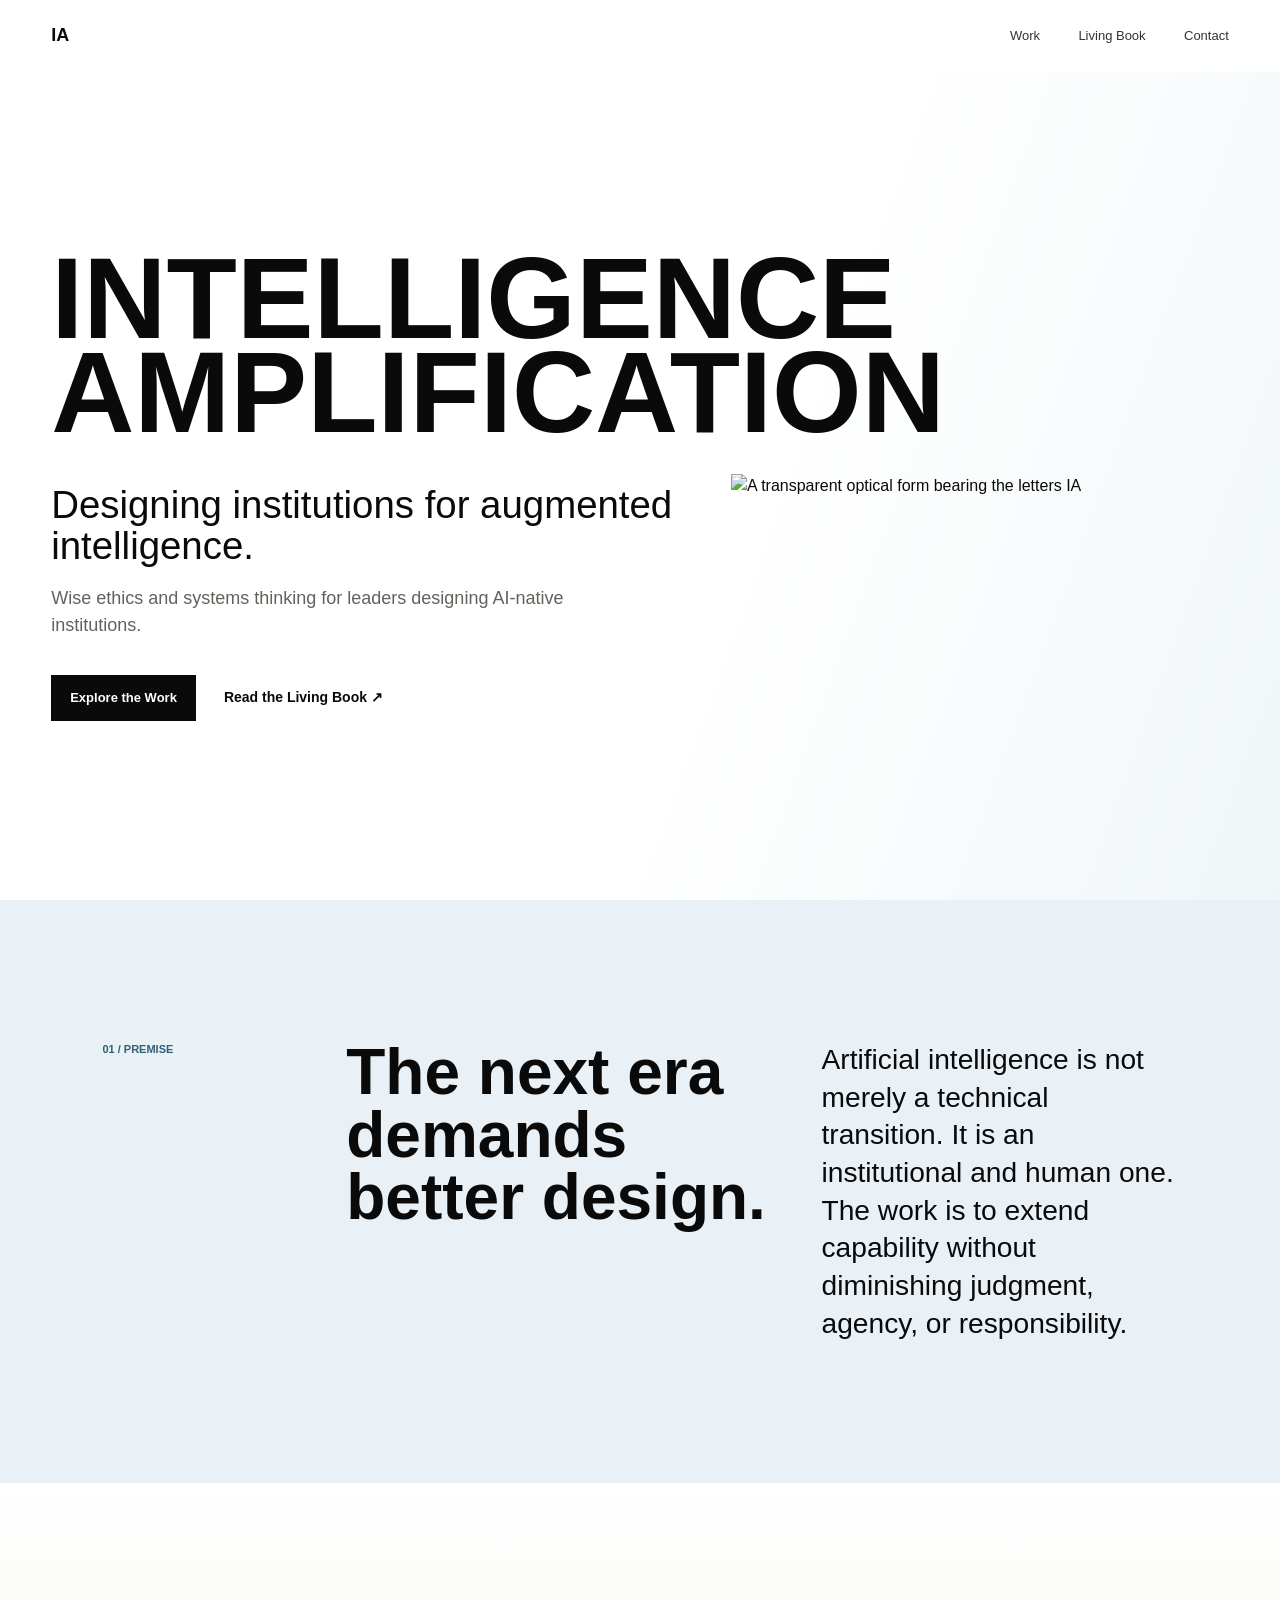
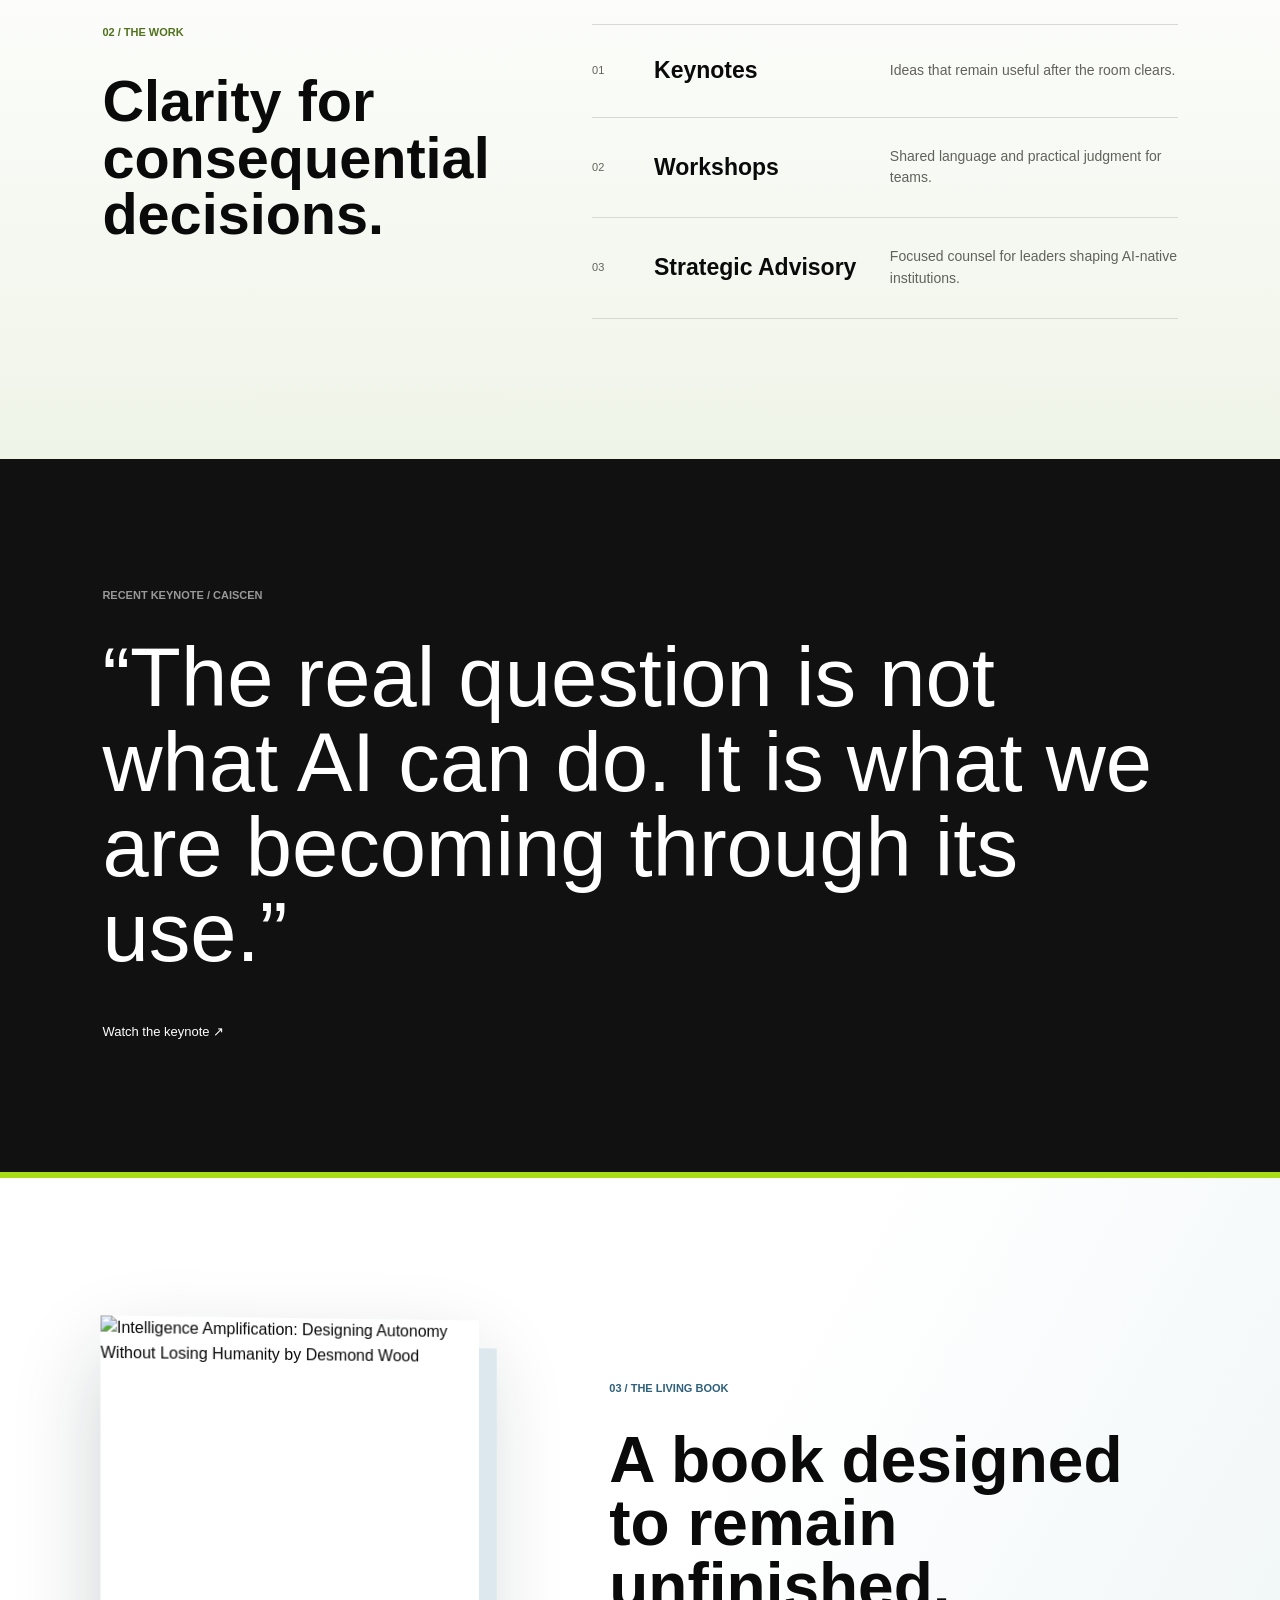
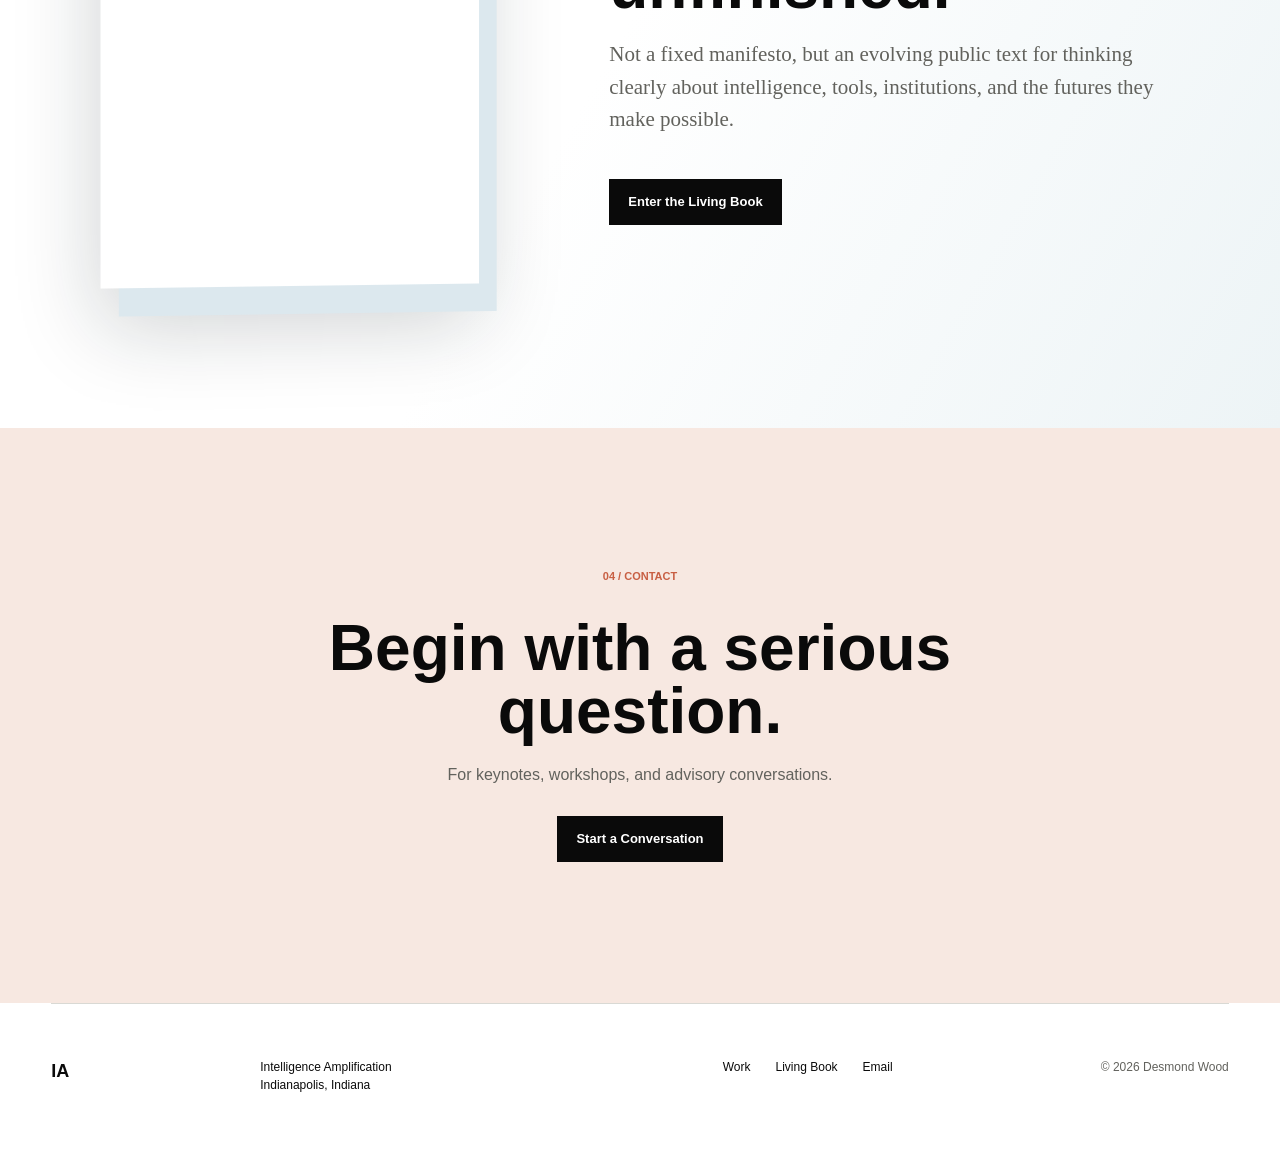
==== index.html @ 8d9ac0be "Follow device light and dark appearance" ====
<!doctype html><html lang="en"><head><meta charset="utf-8"><meta name="viewport" content="width=device-width,initial-scale=1"><meta name="color-scheme" content="light dark"><title>Intelligence Amplification</title><meta name="description" content="Designing institutions for augmented intelligence."><meta property="og:image" content="assets/og-v2.png"><link rel="stylesheet" href="assets/site.css"></head><body>
<header class="site-header"><a class="mark" href="index.html">IA</a><nav><a href="work.html">Work</a><a href="book.html">Living Book</a><a href="#contact">Contact</a></nav></header><main>
<section class="hero"><div class="hero-copy"><h1>Intelligence<br>Amplification</h1><p class="hero-title">Designing institutions for augmented intelligence.</p><p class="hero-note">Wise ethics and systems thinking for leaders designing AI-native institutions.</p><div class="actions"><a class="button dark" href="work.html">Explore the Work</a><a class="text-link" href="book.html">Read the Living Book ↗</a></div></div><div class="hero-object"><img src="assets/hero-lens.png" alt="A transparent optical form bearing the letters IA"></div></section>
<section class="statement band"><p class="section-number">01 / Premise</p><h2>The next era demands<br>better design.</h2><p class="large-copy">Artificial intelligence is not merely a technical transition. It is an institutional and human one. The work is to extend capability without diminishing judgment, agency, or responsibility.</p></section>
<section class="work-preview band"><div class="section-heading"><p class="section-number">02 / The Work</p><h2>Clarity for consequential decisions.</h2></div><div class="offer-list"><a href="work.html#keynotes"><span>01</span><strong>Keynotes</strong><em>Ideas that remain useful after the room clears.</em></a><a href="work.html#workshops"><span>02</span><strong>Workshops</strong><em>Shared language and practical judgment for teams.</em></a><a href="work.html#advisory"><span>03</span><strong>Strategic Advisory</strong><em>Focused counsel for leaders shaping AI-native institutions.</em></a></div></section>
<section class="proof-band"><p class="section-number light">Recent keynote / CAISCEN</p><blockquote>“The real question is not what AI can do. It is what we are becoming through its use.”</blockquote><a href="https://youtu.be/TNfECISmKJQ">Watch the keynote ↗</a></section>
<section class="book-preview band"><img class="book-cover" src="assets/intelligence-amplification-cover.png" alt="Intelligence Amplification: Designing Autonomy Without Losing Humanity by Desmond Wood"><div class="book-copy"><p class="section-number">03 / The Living Book</p><h2>A book designed to remain unfinished.</h2><p>Not a fixed manifesto, but an evolving public text for thinking clearly about intelligence, tools, institutions, and the futures they make possible.</p><a class="button dark" href="book.html">Enter the Living Book</a></div></section>
<section class="contact band" id="contact"><p class="section-number">04 / Contact</p><h2>Begin with a serious question.</h2><p>For keynotes, workshops, and advisory conversations.</p><a class="button dark" href="mailto:desmondwood@me.com?subject=A%20conversation%20about%20Intelligence%20Amplification">Start a Conversation</a></section></main>
<footer><a class="mark" href="index.html">IA</a><p>Intelligence Amplification<br>Indianapolis, Indiana</p><div><a href="work.html">Work</a><a href="book.html">Living Book</a><a href="mailto:desmondwood@me.com">Email</a></div><small>© 2026 Desmond Wood</small></footer></body></html>
---- assets/site.css ----
:root{--ink:#0a0a0a;--paper:#fff;--soft:#f4f4f1;--muted:#62625d;--line:#d9d9d4;--acid:#b8ef21;--sans:-apple-system,BlinkMacSystemFont,"SF Pro Display","Helvetica Neue",Arial,sans-serif;--serif:Iowan Old Style,Baskerville,Georgia,serif}
*{box-sizing:border-box}html{scroll-behavior:smooth}body{margin:0;background:var(--paper);color:var(--ink);font-family:var(--sans);font-size:16px;line-height:1.55}a{color:inherit}.site-header{align-items:center;background:rgba(255,255,255,.88);display:flex;height:72px;justify-content:space-between;padding:0 clamp(20px,4vw,64px);position:sticky;top:0;backdrop-filter:blur(18px);z-index:20}.mark{font-size:18px;font-weight:750;text-decoration:none}.site-header nav{display:flex;gap:clamp(18px,3vw,44px)}.site-header nav a{color:#333;font-size:13px;text-decoration:none}.site-header nav a:hover{color:#000}.hero{align-items:center;display:grid;grid-template-columns:minmax(0,1.35fr) minmax(300px,.65fr);min-height:calc(100vh - 72px);overflow:hidden;padding:clamp(56px,8vw,120px) clamp(20px,4vw,64px) clamp(72px,8vw,120px)}.hero-copy{position:relative;z-index:2}.hero h1,.page-hero h1{font-size:clamp(58px,9vw,138px);font-weight:650;letter-spacing:0;line-height:.82;margin:0;text-transform:uppercase}.hero-title{font-size:clamp(25px,3vw,44px);font-weight:500;line-height:1.08;margin:44px 0 0;max-width:760px}.hero-note{color:var(--muted);font-size:18px;line-height:1.5;margin:18px 0 0;max-width:580px}.actions{align-items:center;display:flex;gap:28px;margin-top:36px}.button{border:1px solid var(--ink);display:inline-flex;font-size:13px;font-weight:650;padding:12px 18px;text-decoration:none;transition:transform .2s,background .2s}.button:hover{transform:translateY(-2px)}.button.dark{background:var(--ink);color:#fff}.text-link{font-size:14px;font-weight:600;text-decoration:none}.text-link span,.proof-band a span{color:#9acb0b}.hero-object{margin-left:-9vw;min-width:500px;pointer-events:none}.hero-object img{display:block;height:auto;width:100%;mix-blend-mode:multiply}.band{padding:clamp(84px,11vw,170px) clamp(20px,8vw,128px)}.section-number{color:var(--muted);font-size:11px;font-weight:650;margin:0 0 32px;text-transform:uppercase}.statement{background:var(--soft);display:grid;gap:48px;grid-template-columns:.55fr 1.2fr 1fr}.statement h2,.section-heading h2,.book-copy h2,.contact h2,.proof-band h2{font-size:clamp(40px,5vw,74px);font-weight:570;line-height:.98;margin:0}.large-copy{font-size:clamp(20px,2.2vw,31px);line-height:1.34;margin:0}.work-preview{display:grid;gap:8vw;grid-template-columns:.65fr 1.35fr}.section-heading h2{font-size:clamp(38px,4.5vw,68px)}.offer-list{border-top:1px solid var(--line)}.offer-list a{align-items:center;border-bottom:1px solid var(--line);display:grid;gap:20px;grid-template-columns:42px .75fr 1fr;padding:28px 0;text-decoration:none;transition:padding .2s}.offer-list a:hover{padding-left:10px}.offer-list span{color:var(--muted);font-size:11px}.offer-list strong{font-size:23px;font-weight:550}.offer-list em{color:var(--muted);font-size:14px;font-style:normal}.proof-band{background:#111;color:#fff;padding:clamp(80px,10vw,150px) clamp(20px,8vw,128px)}.section-number.light{color:#999}.proof-band blockquote{font-size:clamp(42px,6.5vw,96px);font-weight:520;letter-spacing:0;line-height:1.02;margin:0;max-width:1200px}.proof-band>a,.proof-links a{display:inline-block;font-size:13px;margin-top:46px;text-decoration:none}.book-preview{align-items:center;display:grid;gap:10vw;grid-template-columns:.8fr 1.2fr}.book-object{aspect-ratio:4/5;background:#0b0b0b;box-shadow:0 35px 75px rgba(0,0,0,.22);color:white;display:grid;max-width:420px;padding:9%;transform:perspective(1100px) rotateY(7deg) rotateX(2deg)}.book-object>div{align-content:space-between;border:1px solid #444;display:grid;padding:10%}.book-object span{font-size:clamp(64px,9vw,140px);font-weight:700;line-height:.8}.book-object small{font-size:10px;line-height:1.3}.book-copy p:not(.section-number){color:var(--muted);font-family:var(--serif);font-size:21px;max-width:600px}.book-copy .button{margin-top:22px}.contact{text-align:center}.contact h2{margin:auto;max-width:900px}.contact>p:not(.section-number){color:var(--muted);margin:20px auto 28px}.page-hero{padding:clamp(80px,10vw,150px) clamp(20px,8vw,128px)}.page-hero h1{font-size:clamp(55px,8vw,116px)}.page-hero>p:last-child{color:var(--muted);font-size:clamp(20px,2.3vw,32px);margin:48px 0 0;max-width:820px}.offer-detail{padding-top:0}.offer-detail article{align-items:start;border-top:1px solid var(--line);display:grid;gap:30px;grid-template-columns:50px .8fr 1fr .6fr;padding:42px 0;scroll-margin-top:100px}.offer-detail article>span{color:var(--muted);font-size:11px}.offer-detail h2{font-size:32px;font-weight:550;margin:0}.offer-detail p{color:var(--muted);margin:0}.offer-detail a{font-size:13px;text-decoration:none}.case-study h2{max-width:800px}.case-study>p:not(.section-number){color:#aaa;font-size:20px;max-width:700px}.proof-links{display:flex;gap:30px}.book-page{padding:0 clamp(20px,8vw,128px)}.book-hero{align-items:center;display:grid;gap:10vw;grid-template-columns:.65fr 1.35fr;min-height:calc(100vh - 72px);padding:70px 0}.book-hero h1{font-family:var(--serif);font-size:clamp(44px,6vw,88px);font-weight:500;line-height:1;margin:0}.book-hero>div:last-child>p:not(.section-number){color:var(--muted);font-size:19px;max-width:590px}.chapter-index{border-top:1px solid var(--line);display:grid;grid-template-columns:repeat(3,1fr);padding:60px 0}.chapter-index a{border-bottom:1px solid var(--line);display:grid;font-family:var(--serif);font-size:18px;gap:14px;grid-template-columns:28px 1fr;padding:20px 12px;text-decoration:none}.chapter-index span{color:var(--muted);font-family:var(--sans);font-size:10px}.chapters{margin:auto;max-width:880px}.chapters section{border-top:1px solid var(--line);padding:clamp(90px,12vw,170px) 0;scroll-margin-top:90px}.chapters h2{font-family:var(--serif);font-size:clamp(45px,6vw,80px);font-weight:500;line-height:1;margin:0}.chapters p{font-family:var(--serif);font-size:20px;line-height:1.75;max-width:720px}.chapters .chapter-lead{font-size:clamp(24px,3vw,36px);line-height:1.38;margin:44px 0}.chapters .formula{background:var(--acid);font-family:var(--sans);font-size:clamp(25px,4vw,48px);font-weight:650;max-width:none;padding:38px}.reading-progress{height:2px;left:0;position:fixed;right:0;top:0;z-index:40}.reading-progress span{background:var(--acid);display:block;height:100%;transform-origin:left;width:100%}.reader-trigger{align-items:center;background:#111;border:0;bottom:18px;color:#fff;display:flex;font:600 11px var(--sans);gap:18px;left:50%;opacity:0;padding:8px 8px 8px 14px;pointer-events:none;position:fixed;transform:translate(-50%,14px);transition:.2s;z-index:31}.reader-trigger.is-useful{opacity:1;pointer-events:auto;transform:translate(-50%,0)}.reader-trigger-label{max-width:250px;overflow:hidden;text-overflow:ellipsis;white-space:nowrap}.reader-trigger-action{background:var(--acid);color:#111;padding:7px 10px}.reader-scrim{background:#0004;border:0;inset:0;opacity:0;pointer-events:none;position:fixed;z-index:32}.reader-scrim.is-open{opacity:1;pointer-events:auto}.reader-panel{background:#fff;bottom:0;max-width:420px;overflow:auto;padding:26px;position:fixed;right:0;top:0;transform:translateX(102%);transition:.3s;width:calc(100% - 28px);z-index:33}.reader-panel.is-open{transform:none}.reader-panel-head{display:flex;font-size:12px;font-weight:650;justify-content:space-between}.reader-panel button{background:0;border:0}.reader-panel ol{list-style:none;margin:30px 0;padding:0}.reader-panel li a{border-bottom:1px solid var(--line);display:grid;font-family:var(--serif);gap:12px;grid-template-columns:25px 1fr;padding:14px 0;text-decoration:none}.reader-panel li a span{color:var(--muted);font:10px var(--sans)}.reader-panel li.is-active a{font-weight:700}.reader-top-link{font-size:12px}footer{align-items:start;border-top:1px solid var(--line);display:grid;gap:40px;grid-template-columns:.4fr 1fr .8fr auto;margin:0 clamp(20px,4vw,64px);padding:54px 0}footer p,footer a,footer small{font-size:12px;margin:0}footer>div{display:flex;gap:25px}footer>div a{text-decoration:none}footer small{color:var(--muted)}
@media(max-width:760px){.site-header{height:60px}.site-header nav{gap:16px}.site-header nav a{font-size:11px}.hero{display:block;min-height:auto;padding-top:80px}.hero h1{font-size:clamp(46px,14vw,74px)}.hero-title{font-size:27px;margin-top:32px}.hero-object{margin:-20px -45% 0 20%;min-width:450px}.statement,.work-preview,.book-preview,.book-hero{grid-template-columns:1fr}.statement{gap:34px}.offer-list{margin-top:40px}.offer-list a{grid-template-columns:30px 1fr}.offer-list em{grid-column:2}.proof-band blockquote{font-size:40px}.book-object{margin:auto;width:min(80vw,360px)}.offer-detail article{grid-template-columns:30px 1fr}.offer-detail article p,.offer-detail article a{grid-column:2}.chapter-index{grid-template-columns:1fr}.book-hero{padding:80px 0}.book-hero>div:last-child{order:-1}footer{grid-template-columns:1fr 1fr}footer>div{flex-direction:column;gap:6px}.actions{align-items:flex-start;flex-direction:column}.reader-trigger-label{max-width:170px}}
@media(prefers-reduced-motion:reduce){html{scroll-behavior:auto}*{transition:none!important}}
@media(max-width:760px){.hero h1{font-size:clamp(34px,9.2vw,42px)}}

/* Color is used as editorial atmosphere, while typography remains neutral. */
:root{--blue-wash:#e9f1f7;--green-wash:#eff4e8;--coral-wash:#f7e8e1;--signal:#a8dc19;--blue:#2d607b;--coral:#c85f43}
.hero{background:linear-gradient(110deg,#fff 0%,#fff 58%,#f0f6f8 100%)}
.hero-title::selection,.hero-note::selection,h1::selection,h2::selection,p::selection{background:var(--signal);color:var(--ink)}
.statement{background:var(--blue-wash)}
.statement .section-number{color:var(--blue)}
.work-preview{background:linear-gradient(180deg,#fff 0%,var(--green-wash) 100%)}
.work-preview .section-number{color:#53721f}
.offer-list a:hover strong,.offer-list a:focus strong{color:#53721f}
.proof-band{border-bottom:6px solid var(--signal)}
.book-preview{background:#fff}
.book-object{box-shadow:18px 28px 0 var(--blue-wash),0 38px 80px rgba(0,0,0,.18)}
.book-copy .section-number,.book-hero .section-number{color:var(--blue)}
.contact{background:var(--coral-wash)}
.contact .section-number{color:var(--coral)}
.contact .button.dark:hover,.contact .button.dark:focus{background:var(--coral);border-color:var(--coral)}
.page-hero{background:linear-gradient(135deg,#fff 40%,var(--green-wash))}
.book-hero{background:linear-gradient(120deg,#fff 35%,var(--blue-wash));margin:0 clamp(-128px,-8vw,-20px);padding-left:clamp(20px,8vw,128px);padding-right:clamp(20px,8vw,128px)}
.chapter-index a:hover,.chapter-index a:focus{background:var(--blue-wash)}
.chapters section:nth-child(3n+1) .section-number{color:var(--blue)}
.chapters section:nth-child(3n+2) .section-number{color:#53721f}
.chapters section:nth-child(3n) .section-number{color:var(--coral)}
.text-link:hover,.text-link:focus,.proof-band a:hover,.proof-band a:focus{color:var(--blue)}
@media(max-width:760px){.hero{background:linear-gradient(180deg,#fff 0%,#fff 68%,#f0f6f8 100%)}.book-hero{margin-inline:-20px;padding-inline:20px}.book-object{box-shadow:10px 16px 0 var(--blue-wash),0 28px 60px rgba(0,0,0,.16)}}
.book-cover{aspect-ratio:2/3;box-shadow:18px 28px 0 #dce8ee,0 38px 80px rgba(16,28,36,.2);display:block;height:auto;max-width:420px;object-fit:cover;transform:perspective(1100px) rotateY(3deg);width:100%}
.book-preview{background:linear-gradient(120deg,#fff 50%,#edf4f6)}
@media(max-width:760px){.book-cover{margin:auto;max-width:340px;box-shadow:10px 16px 0 #dce8ee,0 28px 60px rgba(16,28,36,.18);transform:none}}
.work-intro,.formats{display:grid;gap:6vw;grid-template-columns:.55fr 1fr 1fr}.work-intro h2,.formats h2{font-size:clamp(38px,4.5vw,68px);font-weight:570;line-height:1;margin:0}.work-intro p,.formats p{color:var(--muted);font-size:18px}.offer-detail>.section-heading{margin-bottom:70px;max-width:850px}.offer-detail>.section-heading>p:last-child{color:var(--muted);max-width:600px}.resource-grid{border-top:1px solid #444;display:grid;grid-template-columns:1fr 1fr;margin-top:55px}.resource-grid a{border-bottom:1px solid #444;display:grid;gap:15px;margin:0;padding:24px 10px;text-decoration:none}.resource-grid span{color:var(--signal);font-size:10px}.formats>div{border-top:1px solid var(--line)}.formats>div p{border-bottom:1px solid var(--line);margin:0;padding:22px 0}.contact-options{display:flex;flex-wrap:wrap;gap:10px;justify-content:center}.direct-email{font-size:13px!important;margin-top:28px!important}.chapters section p:not(.section-number):not(.chapter-lead):not(.formula){max-width:760px}
@media(max-width:760px){.work-intro,.formats{grid-template-columns:1fr}.resource-grid{grid-template-columns:1fr}.contact-options{align-items:center;flex-direction:column}}

@media(prefers-color-scheme:dark){
  :root{
    color-scheme:dark;
    --ink:#f2f3ef;
    --paper:#0d0f10;
    --soft:#171a1b;
    --muted:#a7acab;
    --line:#34393a;
    --acid:#b9ee37;
    --blue-wash:#14242c;
    --green-wash:#18231b;
    --coral-wash:#2b1d1a;
    --signal:#b9ee37;
    --blue:#91c6df;
    --coral:#f09a7d;
  }
  body{background:var(--paper);color:var(--ink)}
  .site-header{background:rgba(13,15,16,.86);border-bottom:1px solid rgba(255,255,255,.05)}
  .site-header nav a{color:#c8ccca}
  .site-header nav a:hover,.site-header nav a:focus{color:#fff}
  .button.dark{background:var(--ink);color:var(--paper)}
  .button:not(.dark):hover,.button:not(.dark):focus{background:rgba(255,255,255,.07)}
  .hero{background:linear-gradient(110deg,#0d0f10 0%,#0d0f10 58%,#142128 100%)}
  .hero-object img{filter:invert(1) hue-rotate(180deg);mix-blend-mode:screen;opacity:.88}
  .statement{background:var(--blue-wash)}
  .work-preview{background:linear-gradient(180deg,var(--paper) 0%,var(--green-wash) 100%)}
  .work-preview .section-number,.offer-list a:hover strong,.offer-list a:focus strong,.chapters section:nth-child(3n+2) .section-number{color:#a9cb76}
  .proof-band{background:#090b0b;color:#f5f5f0}
  .section-number.light{color:#a4a7a5}
  .case-study>p:not(.section-number){color:#b7bbba}
  .book-preview{background:linear-gradient(120deg,var(--paper) 42%,#132028)}
  .book-cover{box-shadow:18px 28px 0 #1b303b,0 38px 80px rgba(0,0,0,.48)}
  .contact{background:var(--coral-wash)}
  .page-hero{background:linear-gradient(135deg,var(--paper) 40%,var(--green-wash))}
  .book-hero{background:linear-gradient(120deg,var(--paper) 35%,var(--blue-wash))}
  .chapter-index a:hover,.chapter-index a:focus{background:var(--blue-wash)}
  .chapters .formula{color:#111}
  .reader-trigger{background:#f1f2ee;color:#111}
  .reader-trigger-action{color:#111}
  .reader-scrim{background:rgba(0,0,0,.62)}
  .reader-panel{background:#121516;color:var(--ink)}
  .resource-grid{border-color:#444}
  .resource-grid a{border-color:#444}
  .hero-title::selection,.hero-note::selection,h1::selection,h2::selection,p::selection{color:#111}
}
@media(prefers-color-scheme:dark) and (max-width:760px){
  .hero{background:linear-gradient(180deg,#0d0f10 0%,#0d0f10 68%,#142128 100%)}
  .book-cover{box-shadow:10px 16px 0 #1b303b,0 28px 60px rgba(0,0,0,.44)}
}
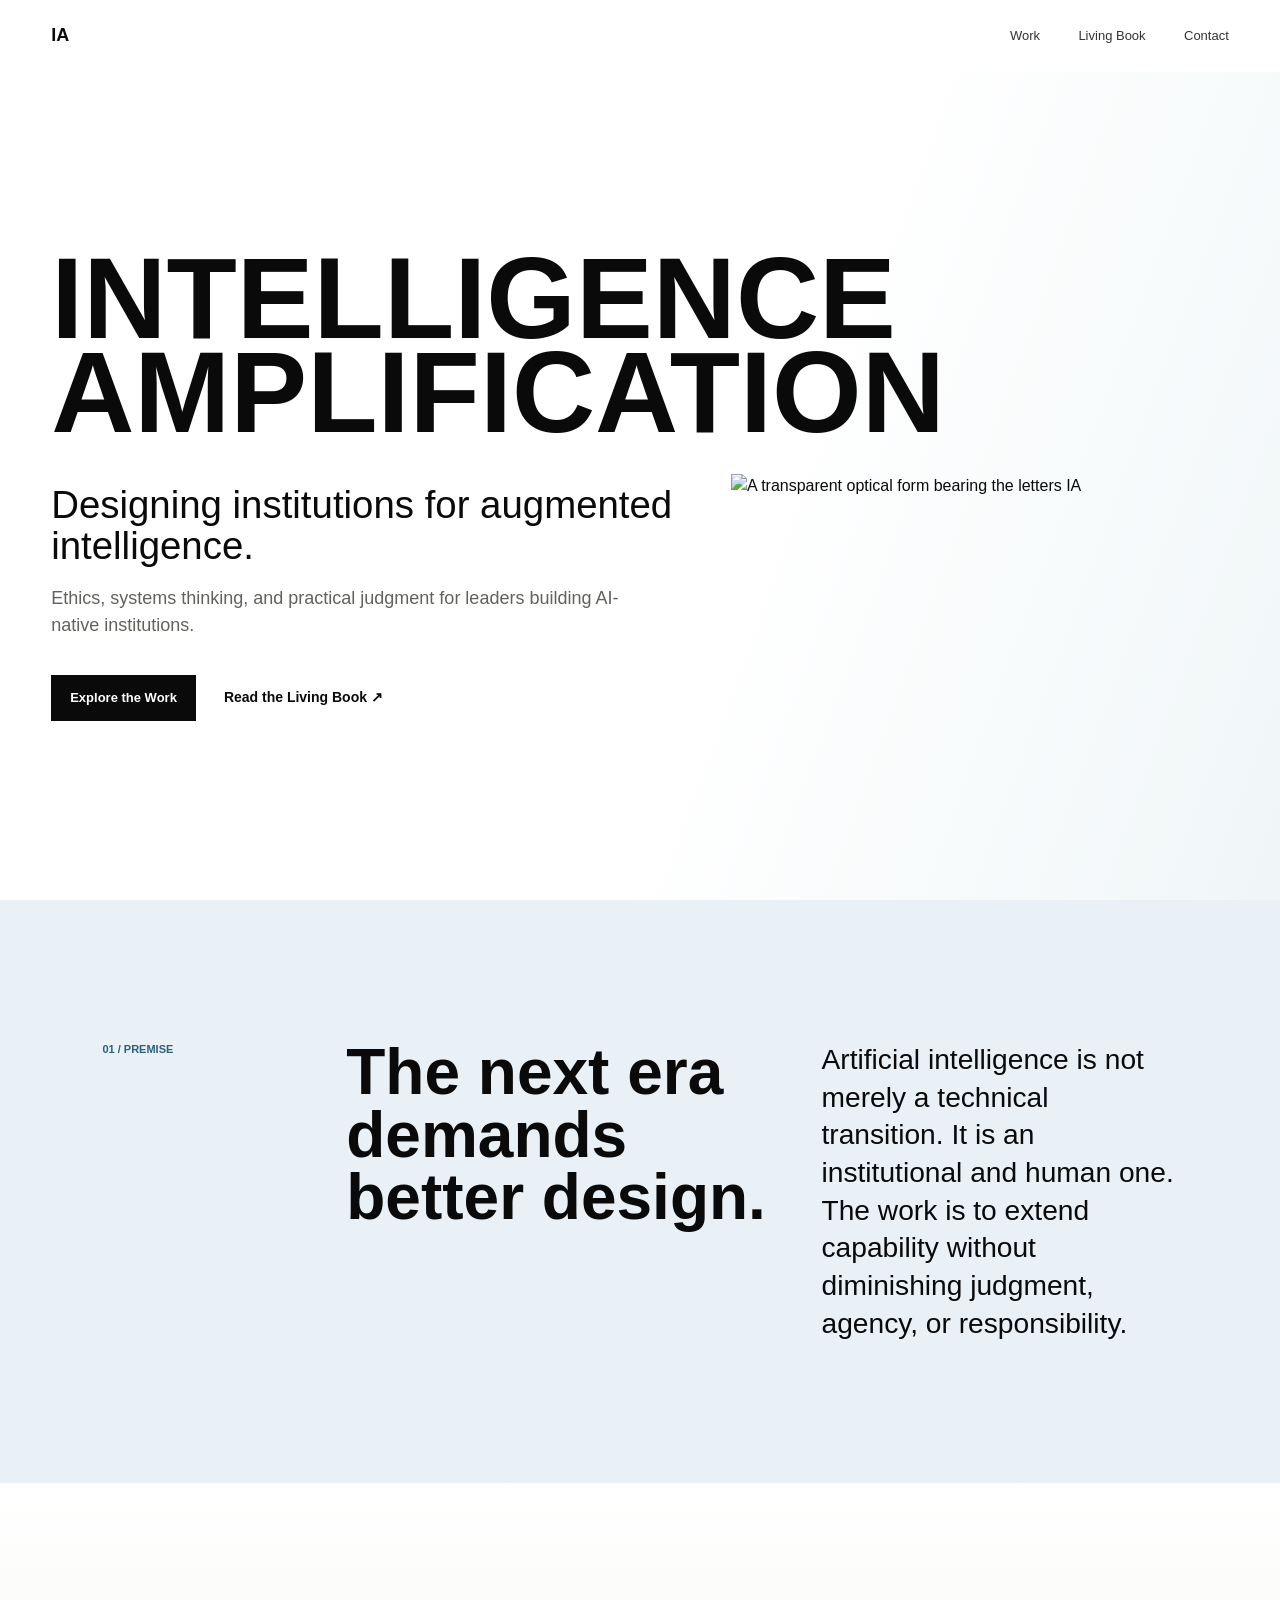
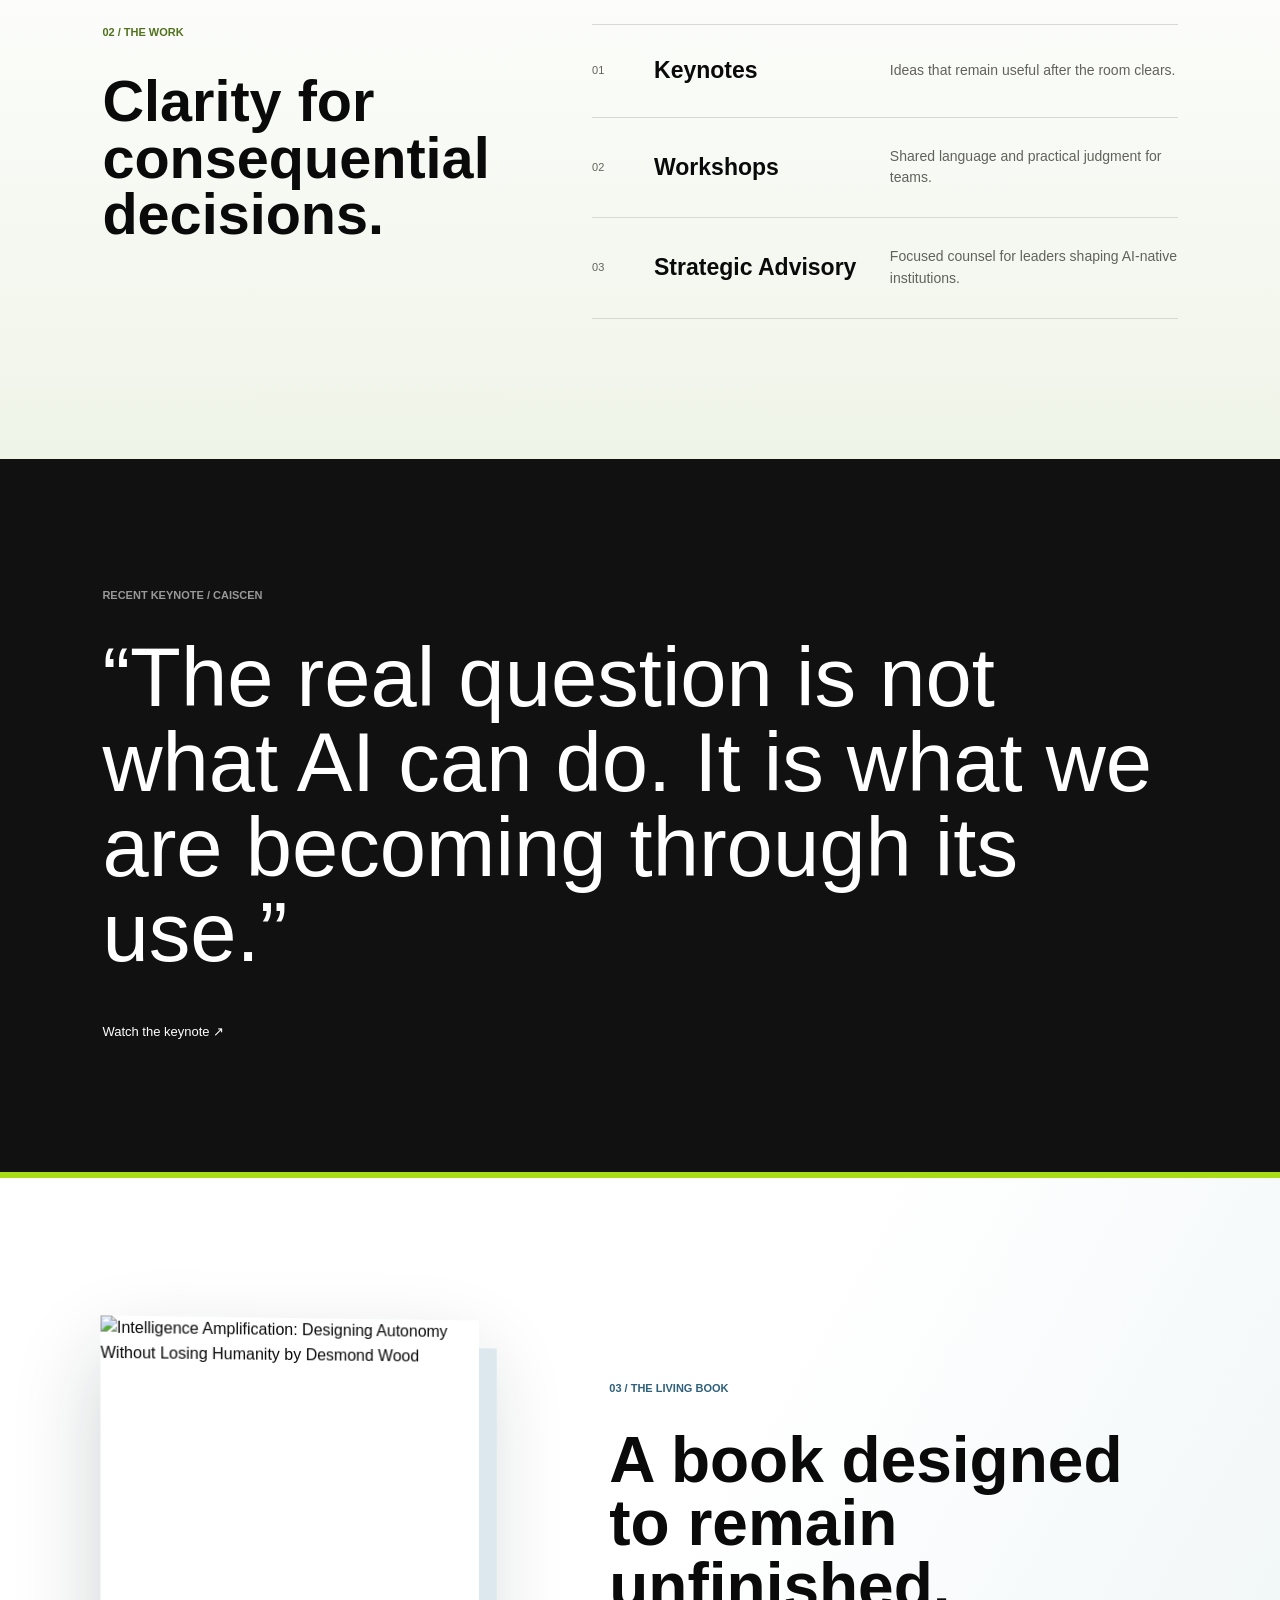
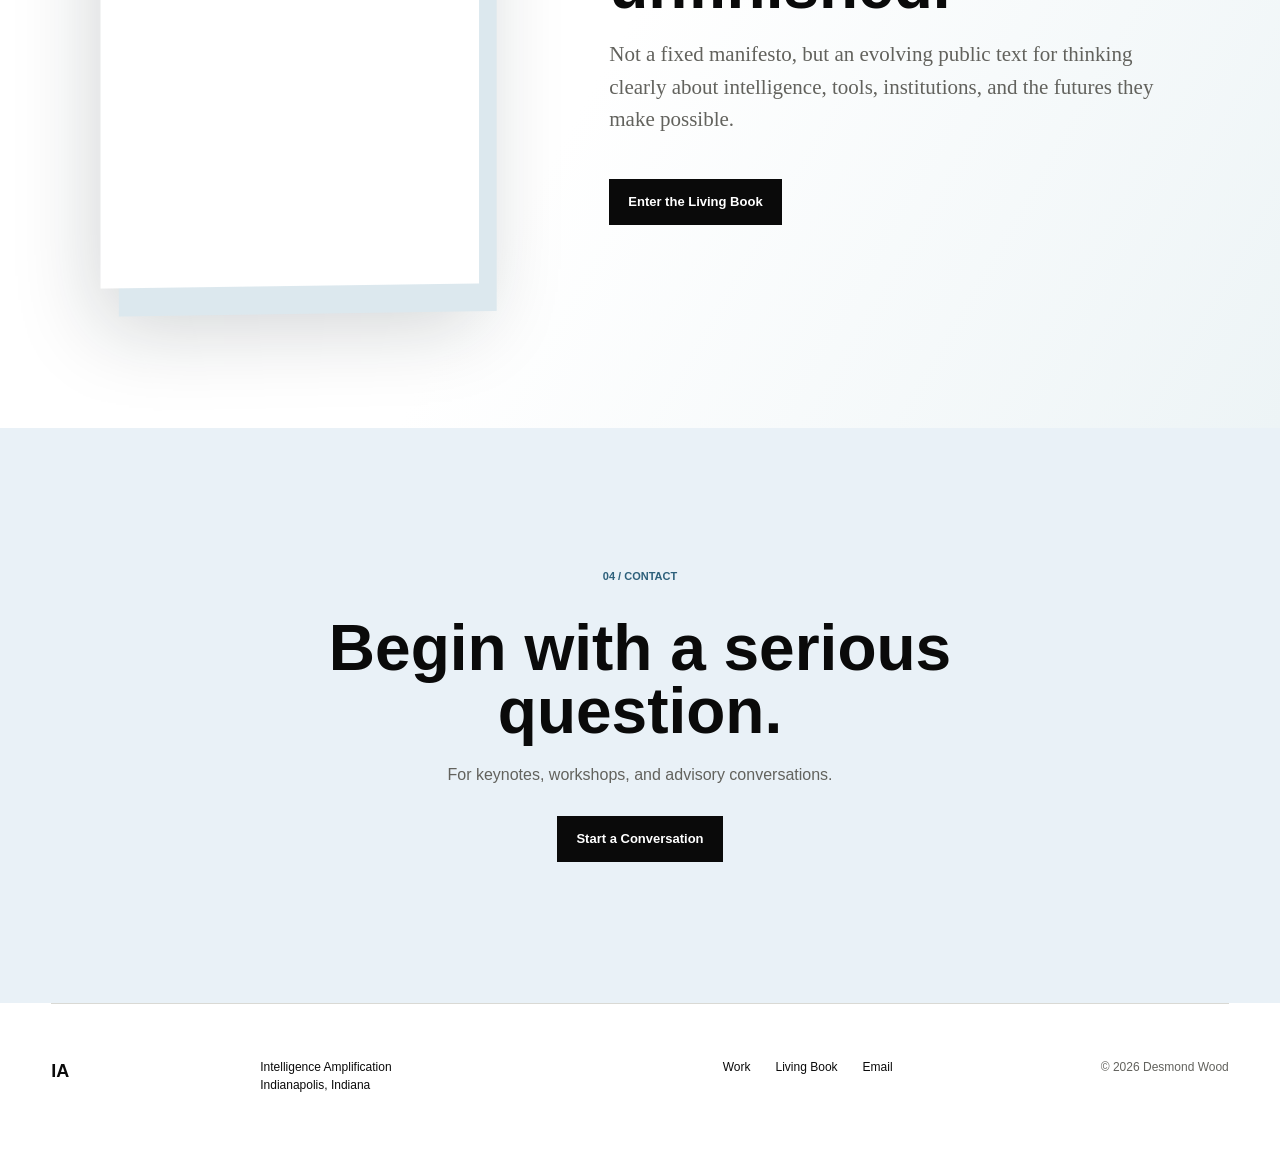
==== commit 1b35d33f: "Refine site copy" ====
--- a/index.html
+++ b/index.html
@@ -1,6 +1,6 @@
 <!doctype html><html lang="en"><head><meta charset="utf-8"><meta name="viewport" content="width=device-width,initial-scale=1"><meta name="color-scheme" content="light dark"><title>Intelligence Amplification</title><meta name="description" content="Designing institutions for augmented intelligence."><meta property="og:image" content="assets/og-v2.png"><link rel="stylesheet" href="assets/site.css"></head><body>
 <header class="site-header"><a class="mark" href="index.html">IA</a><nav><a href="work.html">Work</a><a href="book.html">Living Book</a><a href="#contact">Contact</a></nav></header><main>
-<section class="hero"><div class="hero-copy"><h1>Intelligence<br>Amplification</h1><p class="hero-title">Designing institutions for augmented intelligence.</p><p class="hero-note">Wise ethics and systems thinking for leaders designing AI-native institutions.</p><div class="actions"><a class="button dark" href="work.html">Explore the Work</a><a class="text-link" href="book.html">Read the Living Book ↗</a></div></div><div class="hero-object"><img src="assets/hero-lens.png" alt="A transparent optical form bearing the letters IA"></div></section>
+<section class="hero"><div class="hero-copy"><h1>Intelligence<br>Amplification</h1><p class="hero-title">Designing institutions for augmented intelligence.</p><p class="hero-note">Ethics, systems thinking, and practical judgment for leaders building AI-native institutions.</p><div class="actions"><a class="button dark" href="work.html">Explore the Work</a><a class="text-link" href="book.html">Read the Living Book ↗</a></div></div><div class="hero-object"><img src="assets/hero-lens.png" alt="A transparent optical form bearing the letters IA"></div></section>
 <section class="statement band"><p class="section-number">01 / Premise</p><h2>The next era demands<br>better design.</h2><p class="large-copy">Artificial intelligence is not merely a technical transition. It is an institutional and human one. The work is to extend capability without diminishing judgment, agency, or responsibility.</p></section>
 <section class="work-preview band"><div class="section-heading"><p class="section-number">02 / The Work</p><h2>Clarity for consequential decisions.</h2></div><div class="offer-list"><a href="work.html#keynotes"><span>01</span><strong>Keynotes</strong><em>Ideas that remain useful after the room clears.</em></a><a href="work.html#workshops"><span>02</span><strong>Workshops</strong><em>Shared language and practical judgment for teams.</em></a><a href="work.html#advisory"><span>03</span><strong>Strategic Advisory</strong><em>Focused counsel for leaders shaping AI-native institutions.</em></a></div></section>
 <section class="proof-band"><p class="section-number light">Recent keynote / CAISCEN</p><blockquote>“The real question is not what AI can do. It is what we are becoming through its use.”</blockquote><a href="https://youtu.be/TNfECISmKJQ">Watch the keynote ↗</a></section>
--- a/assets/site.css
+++ b/assets/site.css
@@ -83,3 +83,11 @@
   .hero{background:linear-gradient(180deg,#0d0f10 0%,#0d0f10 68%,#142128 100%)}
   .book-cover{box-shadow:10px 16px 0 #1b303b,0 28px 60px rgba(0,0,0,.44)}
 }
+
+/* A familiar highlighter yellow, intentionally distinct from the IA signal green. */
+.chapters .formula{background:#ffeb3b;color:#111}
+
+/* The closing invitation echoes the same calm blue field as the opening premise. */
+.contact{background:var(--blue-wash)}
+.contact .section-number{color:var(--blue)}
+.contact .button.dark:hover,.contact .button.dark:focus{background:var(--blue);border-color:var(--blue)}
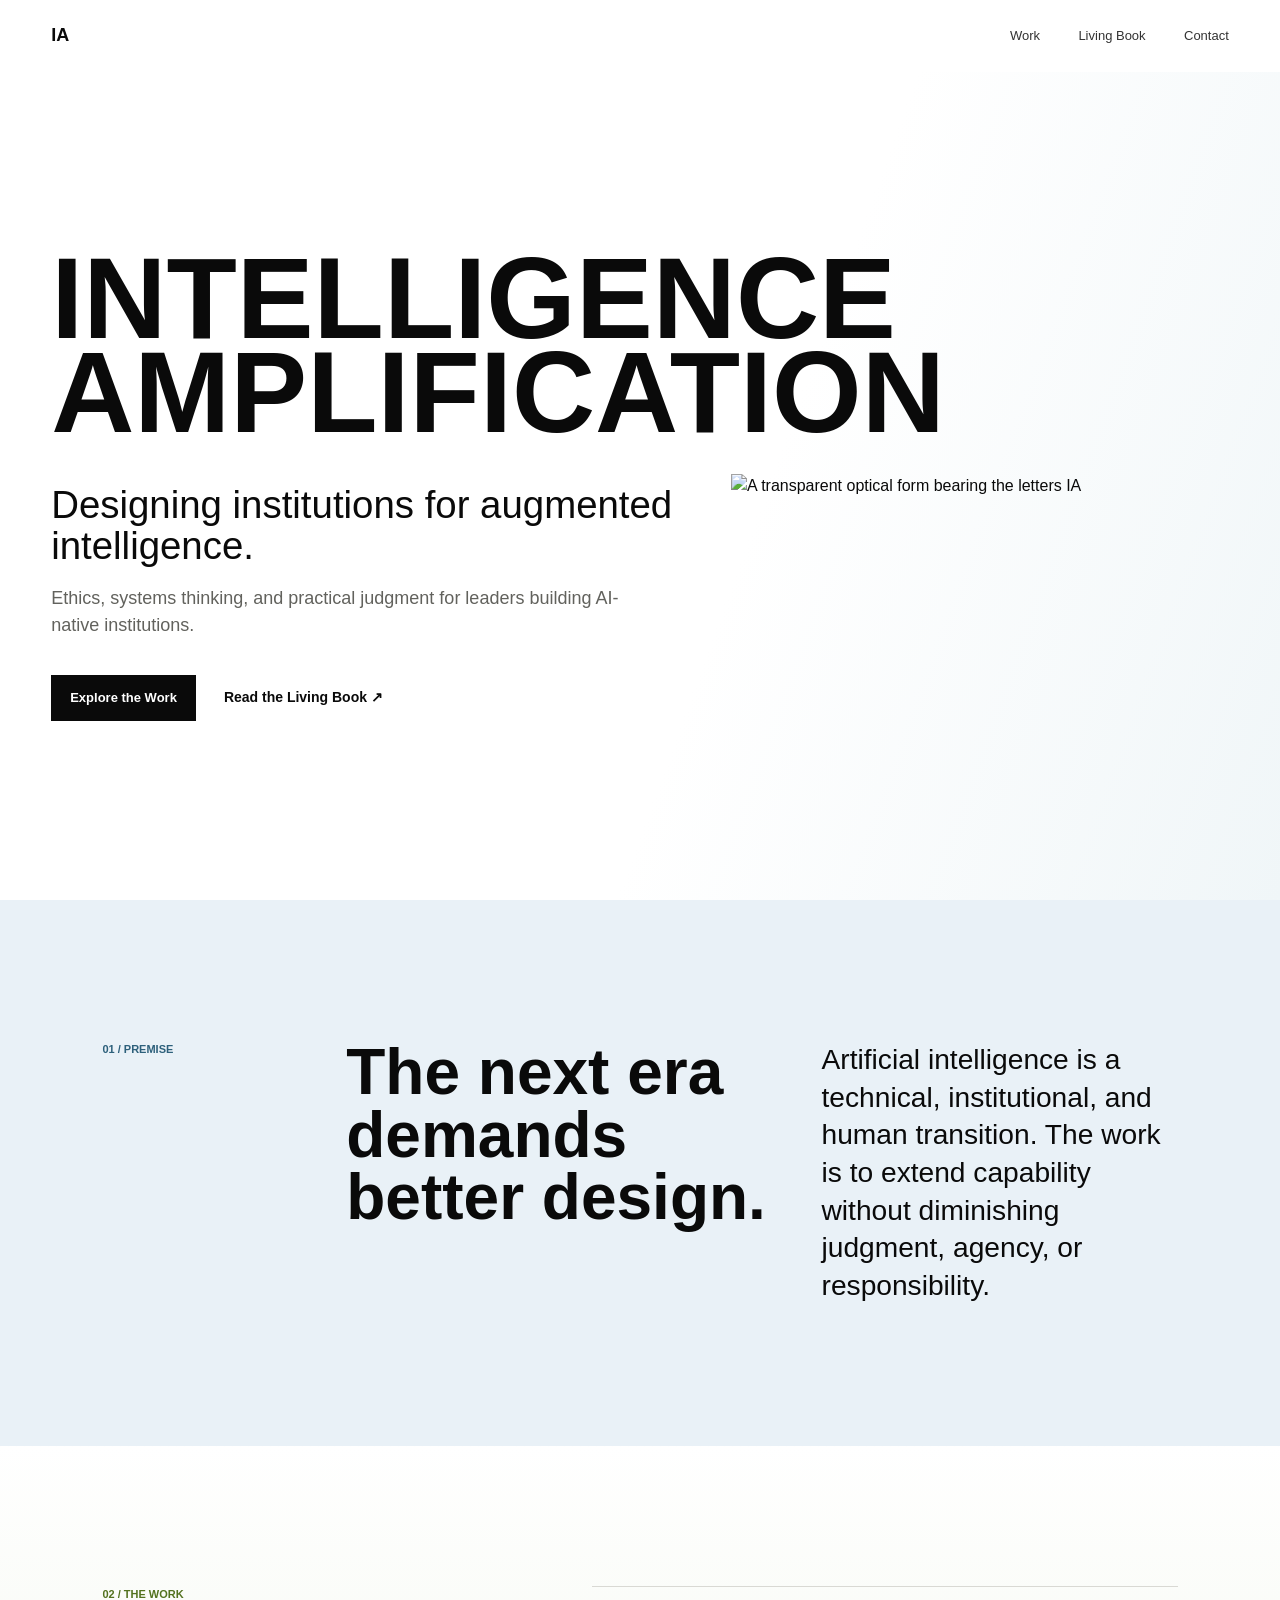
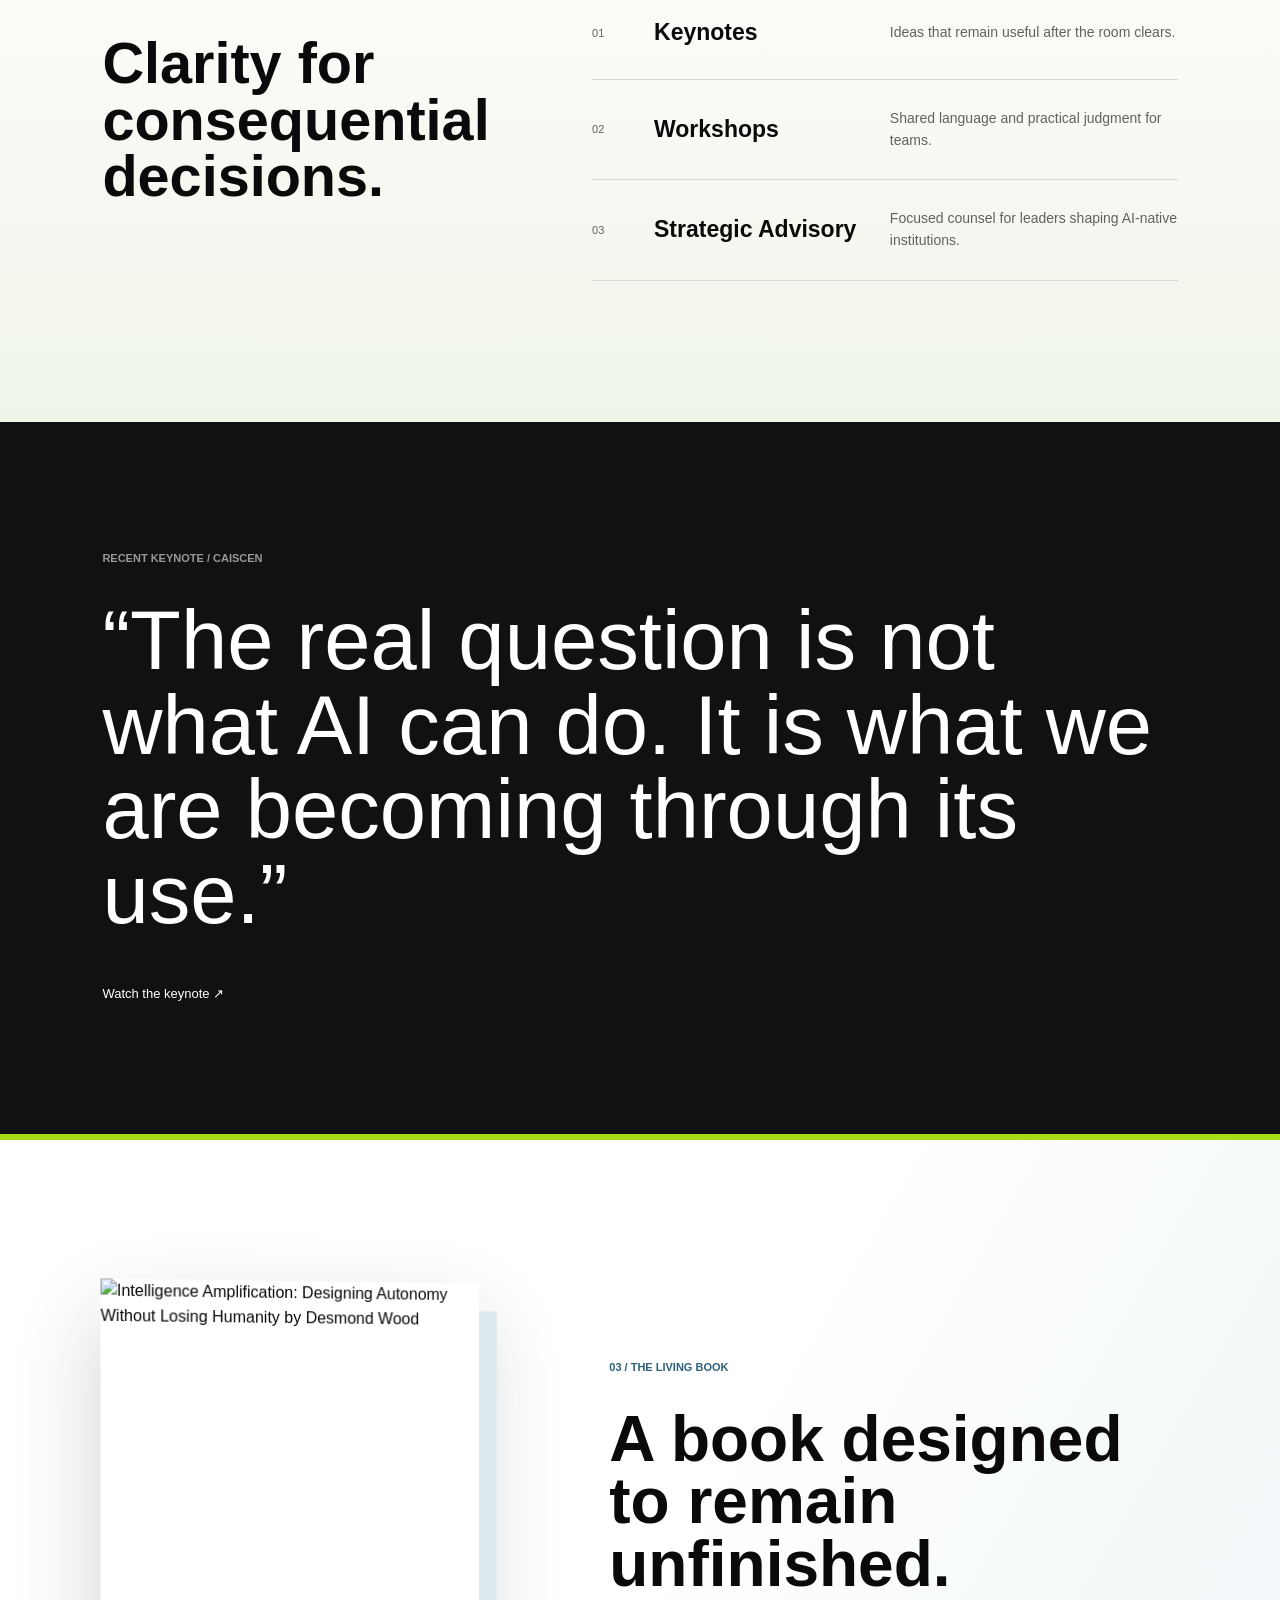
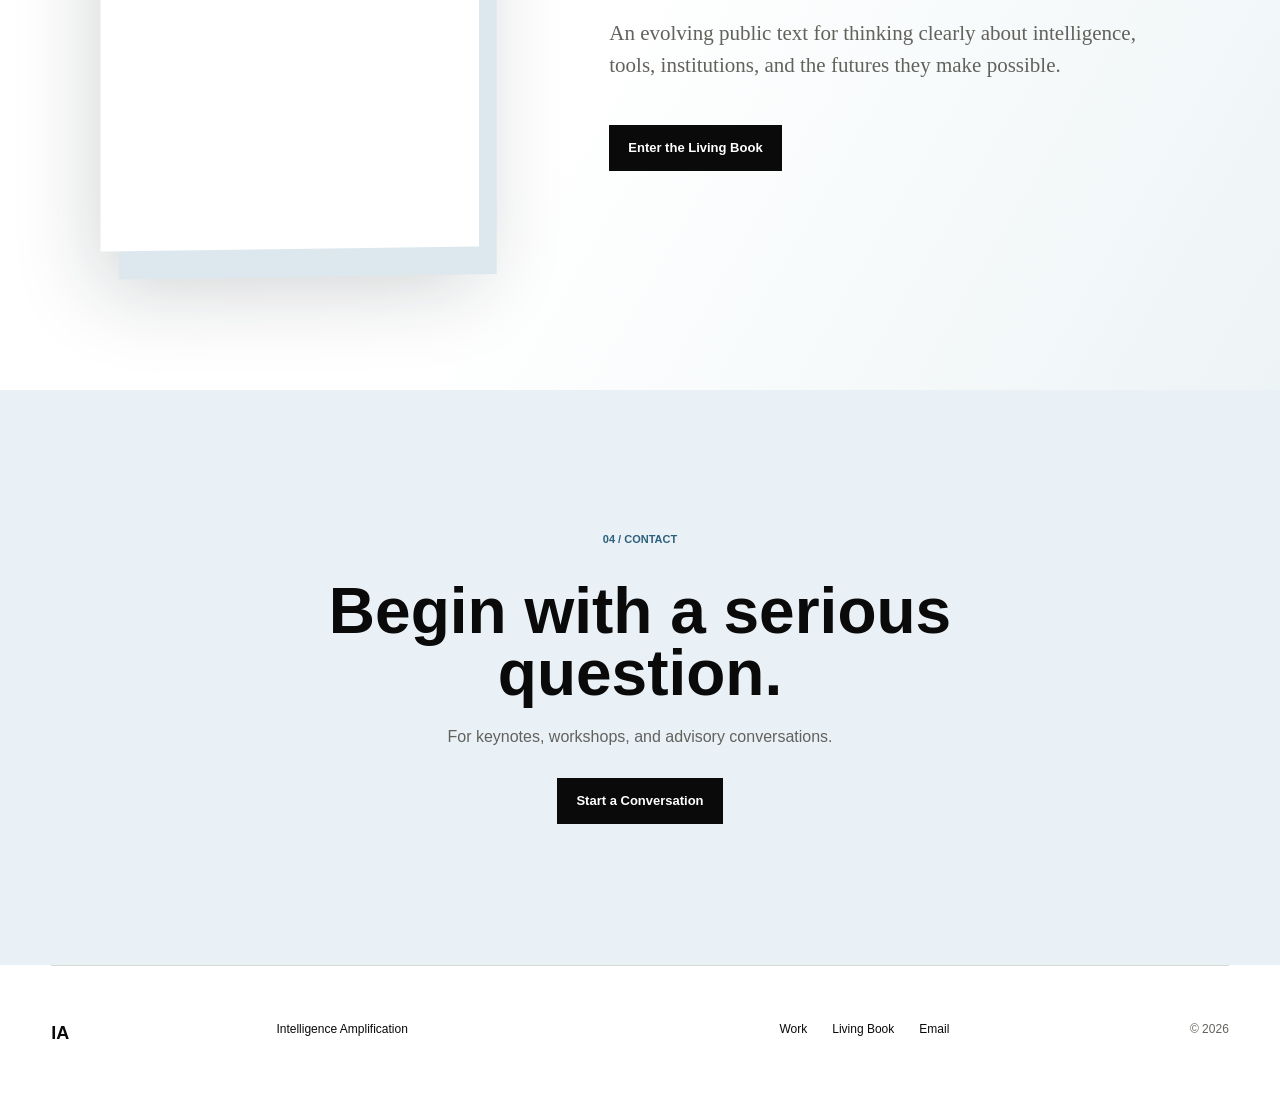
==== commit 73106738: "Simplify site language and footers" ====
--- a/index.html
+++ b/index.html
@@ -1,9 +1,9 @@
 <!doctype html><html lang="en"><head><meta charset="utf-8"><meta name="viewport" content="width=device-width,initial-scale=1"><meta name="color-scheme" content="light dark"><title>Intelligence Amplification</title><meta name="description" content="Designing institutions for augmented intelligence."><meta property="og:image" content="assets/og-v2.png"><link rel="stylesheet" href="assets/site.css"></head><body>
 <header class="site-header"><a class="mark" href="index.html">IA</a><nav><a href="work.html">Work</a><a href="book.html">Living Book</a><a href="#contact">Contact</a></nav></header><main>
 <section class="hero"><div class="hero-copy"><h1>Intelligence<br>Amplification</h1><p class="hero-title">Designing institutions for augmented intelligence.</p><p class="hero-note">Ethics, systems thinking, and practical judgment for leaders building AI-native institutions.</p><div class="actions"><a class="button dark" href="work.html">Explore the Work</a><a class="text-link" href="book.html">Read the Living Book ↗</a></div></div><div class="hero-object"><img src="assets/hero-lens.png" alt="A transparent optical form bearing the letters IA"></div></section>
-<section class="statement band"><p class="section-number">01 / Premise</p><h2>The next era demands<br>better design.</h2><p class="large-copy">Artificial intelligence is not merely a technical transition. It is an institutional and human one. The work is to extend capability without diminishing judgment, agency, or responsibility.</p></section>
+<section class="statement band"><p class="section-number">01 / Premise</p><h2>The next era demands<br>better design.</h2><p class="large-copy">Artificial intelligence is a technical, institutional, and human transition. The work is to extend capability without diminishing judgment, agency, or responsibility.</p></section>
 <section class="work-preview band"><div class="section-heading"><p class="section-number">02 / The Work</p><h2>Clarity for consequential decisions.</h2></div><div class="offer-list"><a href="work.html#keynotes"><span>01</span><strong>Keynotes</strong><em>Ideas that remain useful after the room clears.</em></a><a href="work.html#workshops"><span>02</span><strong>Workshops</strong><em>Shared language and practical judgment for teams.</em></a><a href="work.html#advisory"><span>03</span><strong>Strategic Advisory</strong><em>Focused counsel for leaders shaping AI-native institutions.</em></a></div></section>
 <section class="proof-band"><p class="section-number light">Recent keynote / CAISCEN</p><blockquote>“The real question is not what AI can do. It is what we are becoming through its use.”</blockquote><a href="https://youtu.be/TNfECISmKJQ">Watch the keynote ↗</a></section>
-<section class="book-preview band"><img class="book-cover" src="assets/intelligence-amplification-cover.png" alt="Intelligence Amplification: Designing Autonomy Without Losing Humanity by Desmond Wood"><div class="book-copy"><p class="section-number">03 / The Living Book</p><h2>A book designed to remain unfinished.</h2><p>Not a fixed manifesto, but an evolving public text for thinking clearly about intelligence, tools, institutions, and the futures they make possible.</p><a class="button dark" href="book.html">Enter the Living Book</a></div></section>
+<section class="book-preview band"><img class="book-cover" src="assets/intelligence-amplification-cover.png" alt="Intelligence Amplification: Designing Autonomy Without Losing Humanity by Desmond Wood"><div class="book-copy"><p class="section-number">03 / The Living Book</p><h2>A book designed to remain unfinished.</h2><p>An evolving public text for thinking clearly about intelligence, tools, institutions, and the futures they make possible.</p><a class="button dark" href="book.html">Enter the Living Book</a></div></section>
 <section class="contact band" id="contact"><p class="section-number">04 / Contact</p><h2>Begin with a serious question.</h2><p>For keynotes, workshops, and advisory conversations.</p><a class="button dark" href="mailto:desmondwood@me.com?subject=A%20conversation%20about%20Intelligence%20Amplification">Start a Conversation</a></section></main>
-<footer><a class="mark" href="index.html">IA</a><p>Intelligence Amplification<br>Indianapolis, Indiana</p><div><a href="work.html">Work</a><a href="book.html">Living Book</a><a href="mailto:desmondwood@me.com">Email</a></div><small>© 2026 Desmond Wood</small></footer></body></html>
+<footer><a class="mark" href="index.html">IA</a><p>Intelligence Amplification</p><div><a href="work.html">Work</a><a href="book.html">Living Book</a><a href="mailto:desmondwood@me.com">Email</a></div><small>© 2026</small></footer></body></html>
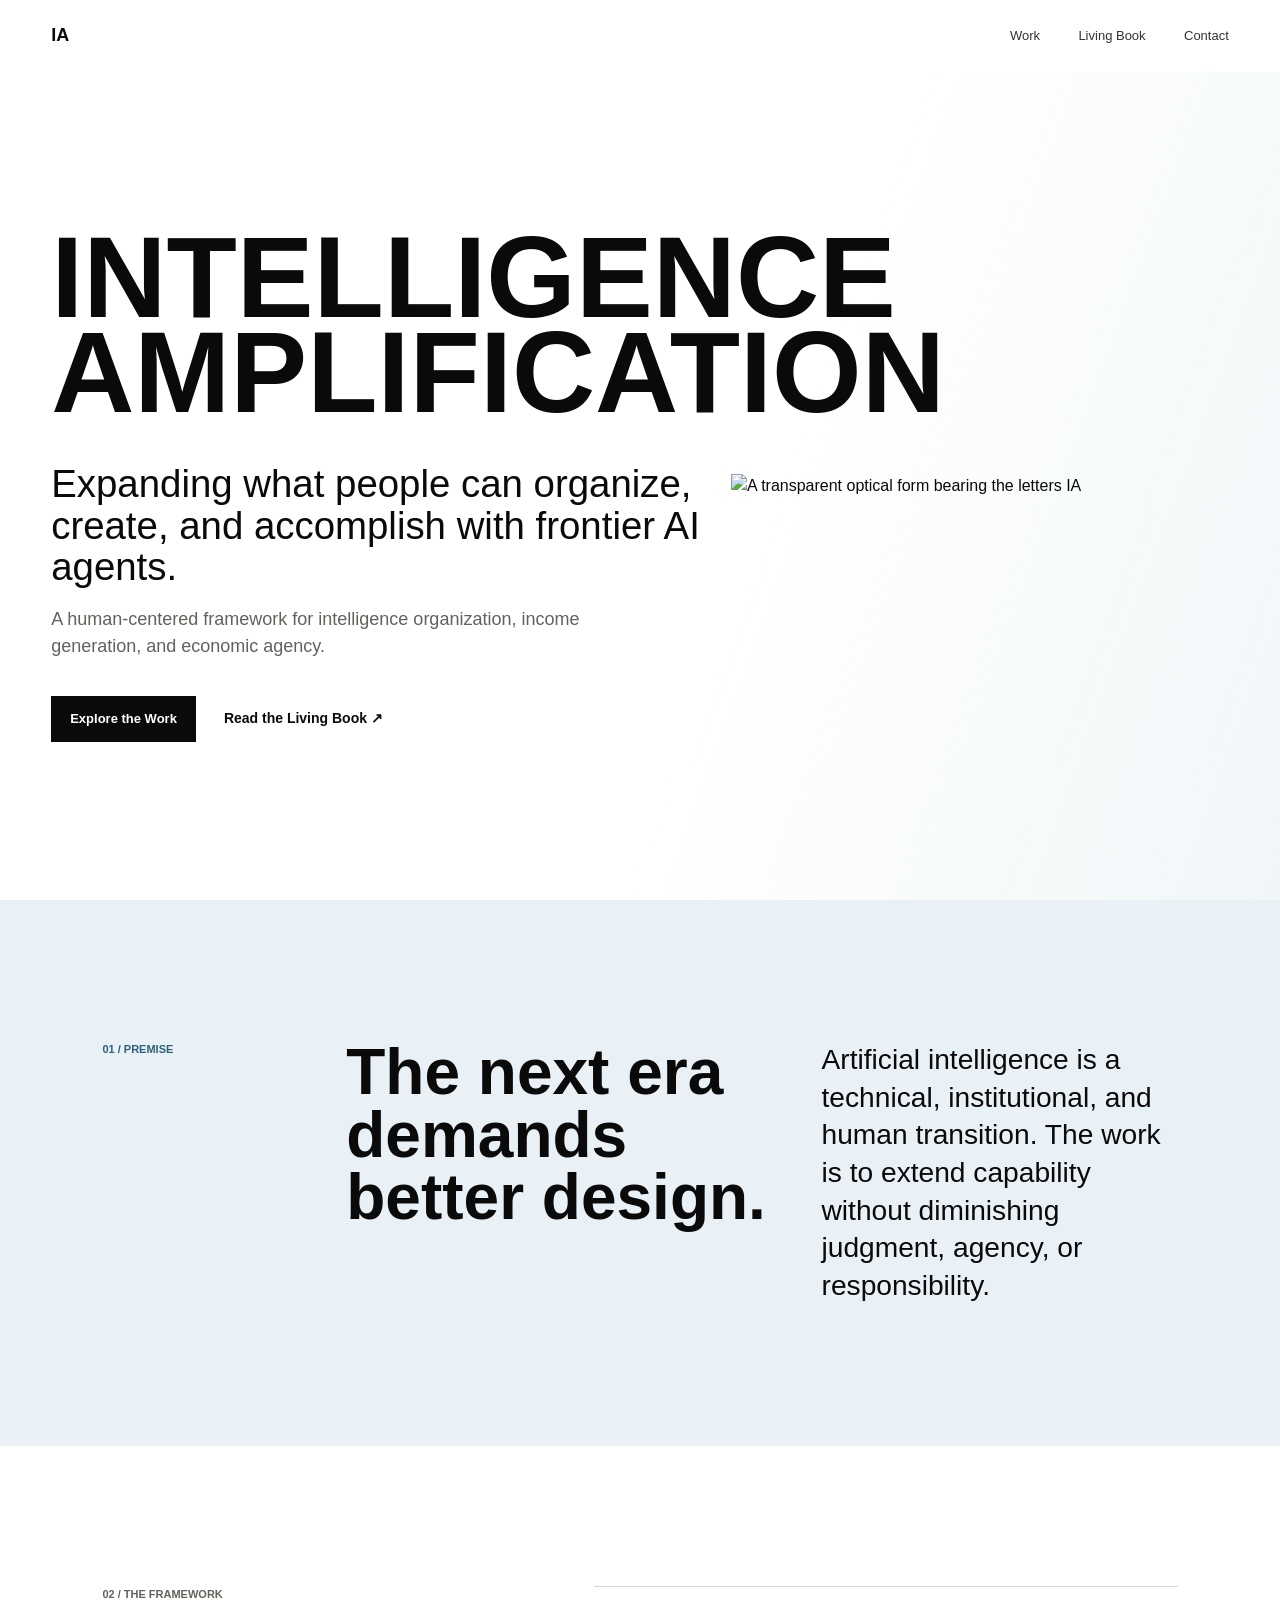
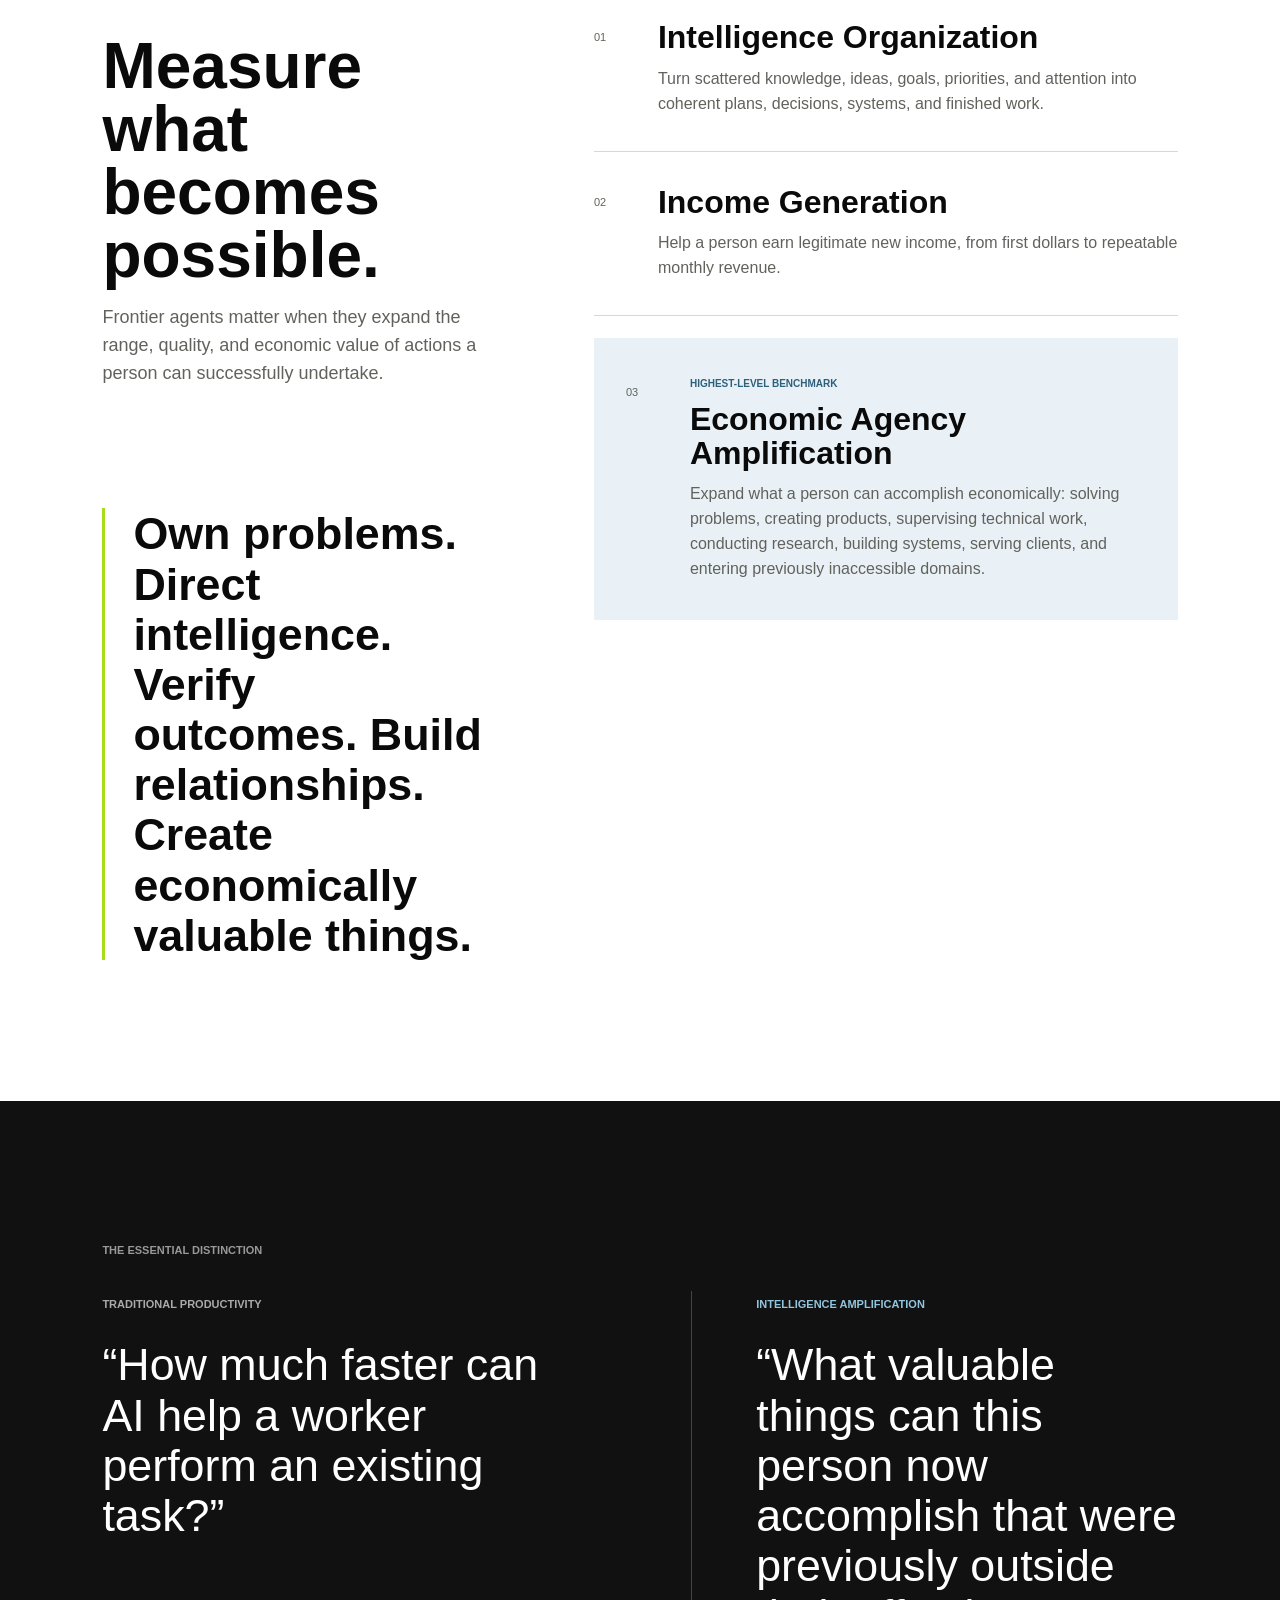
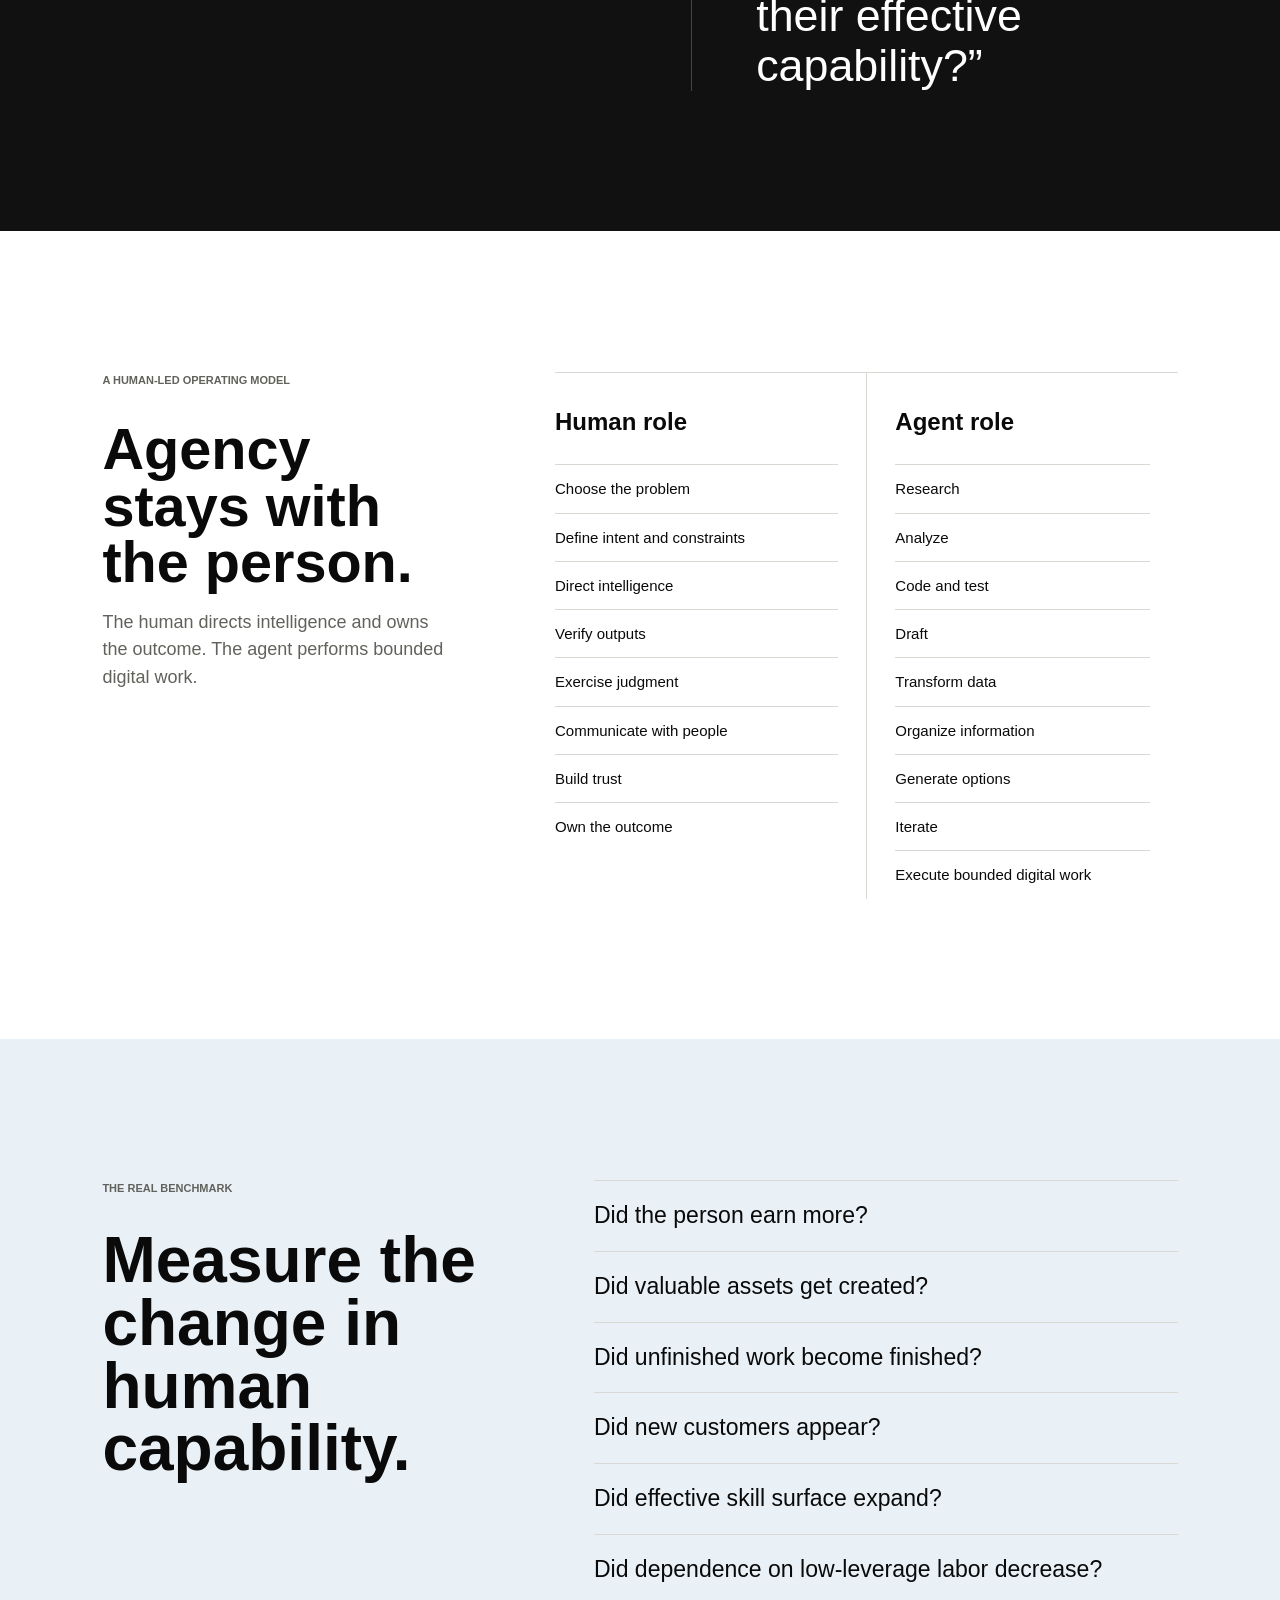
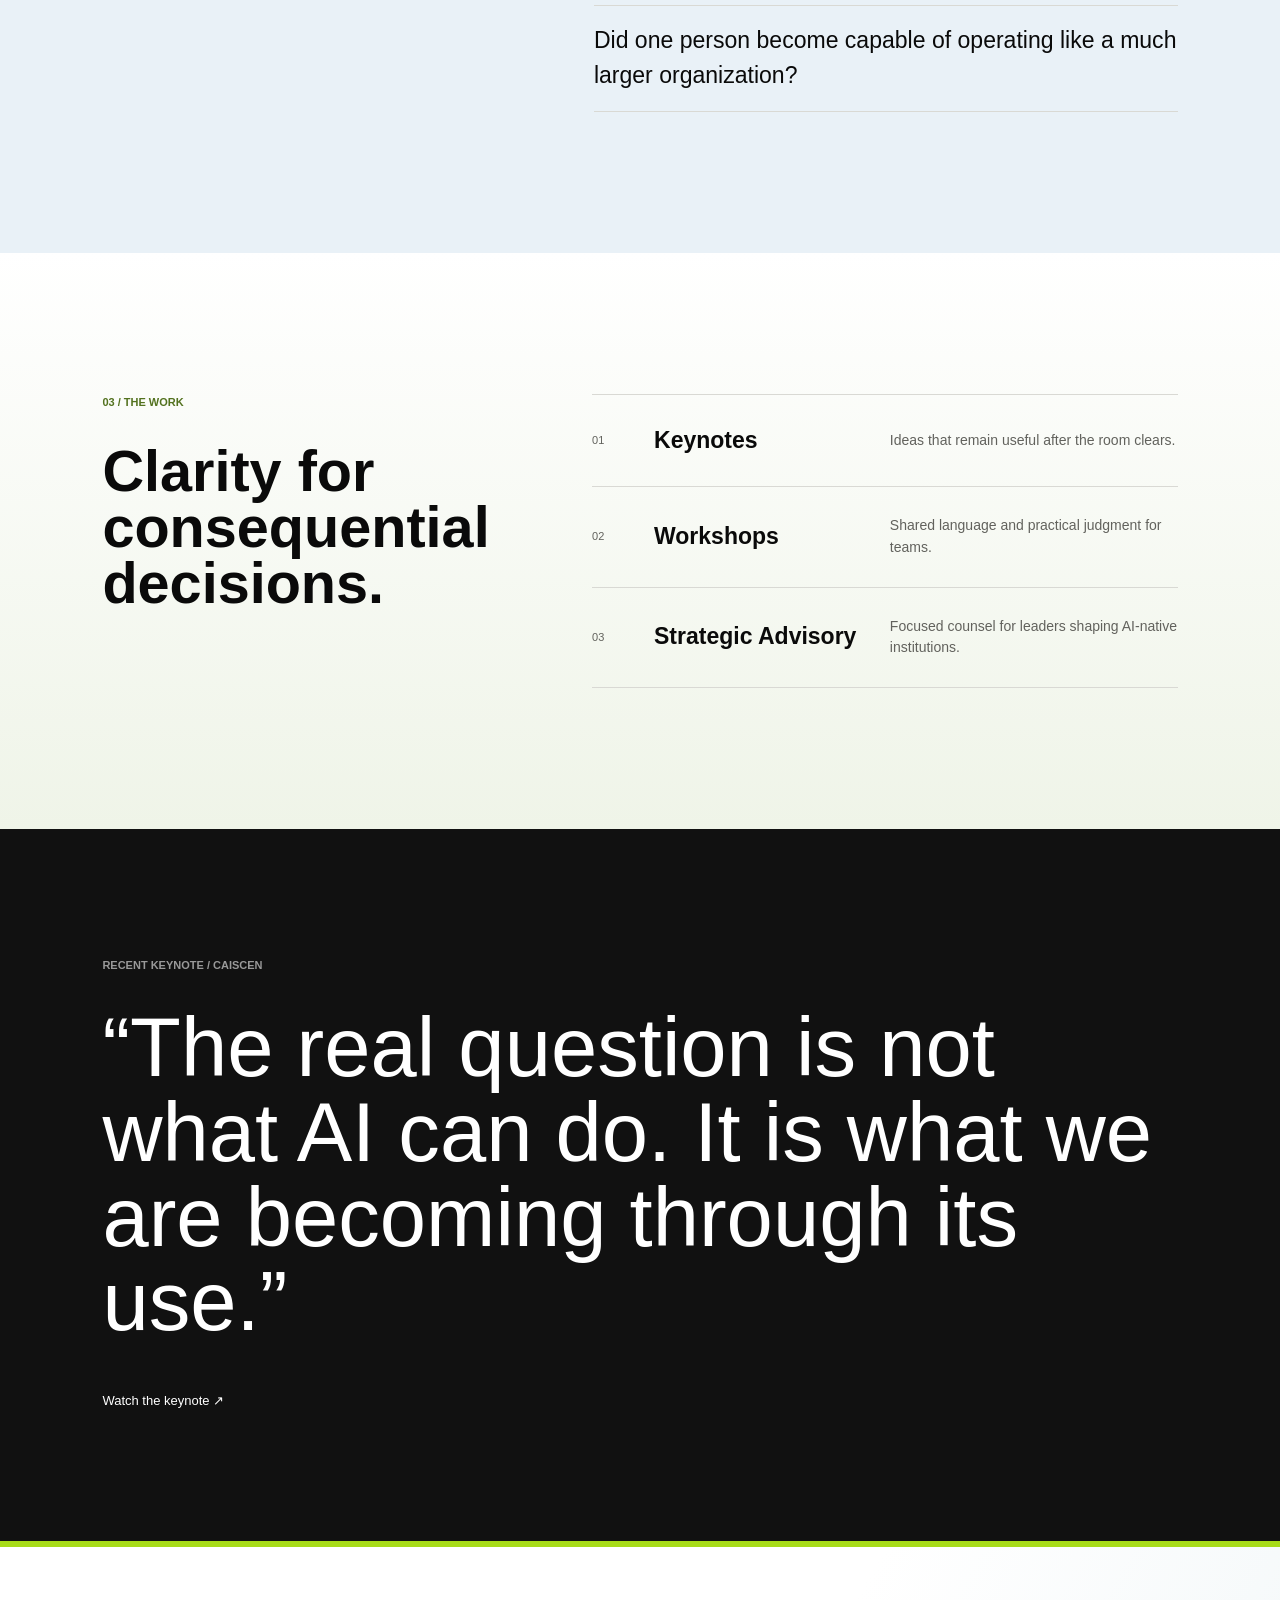
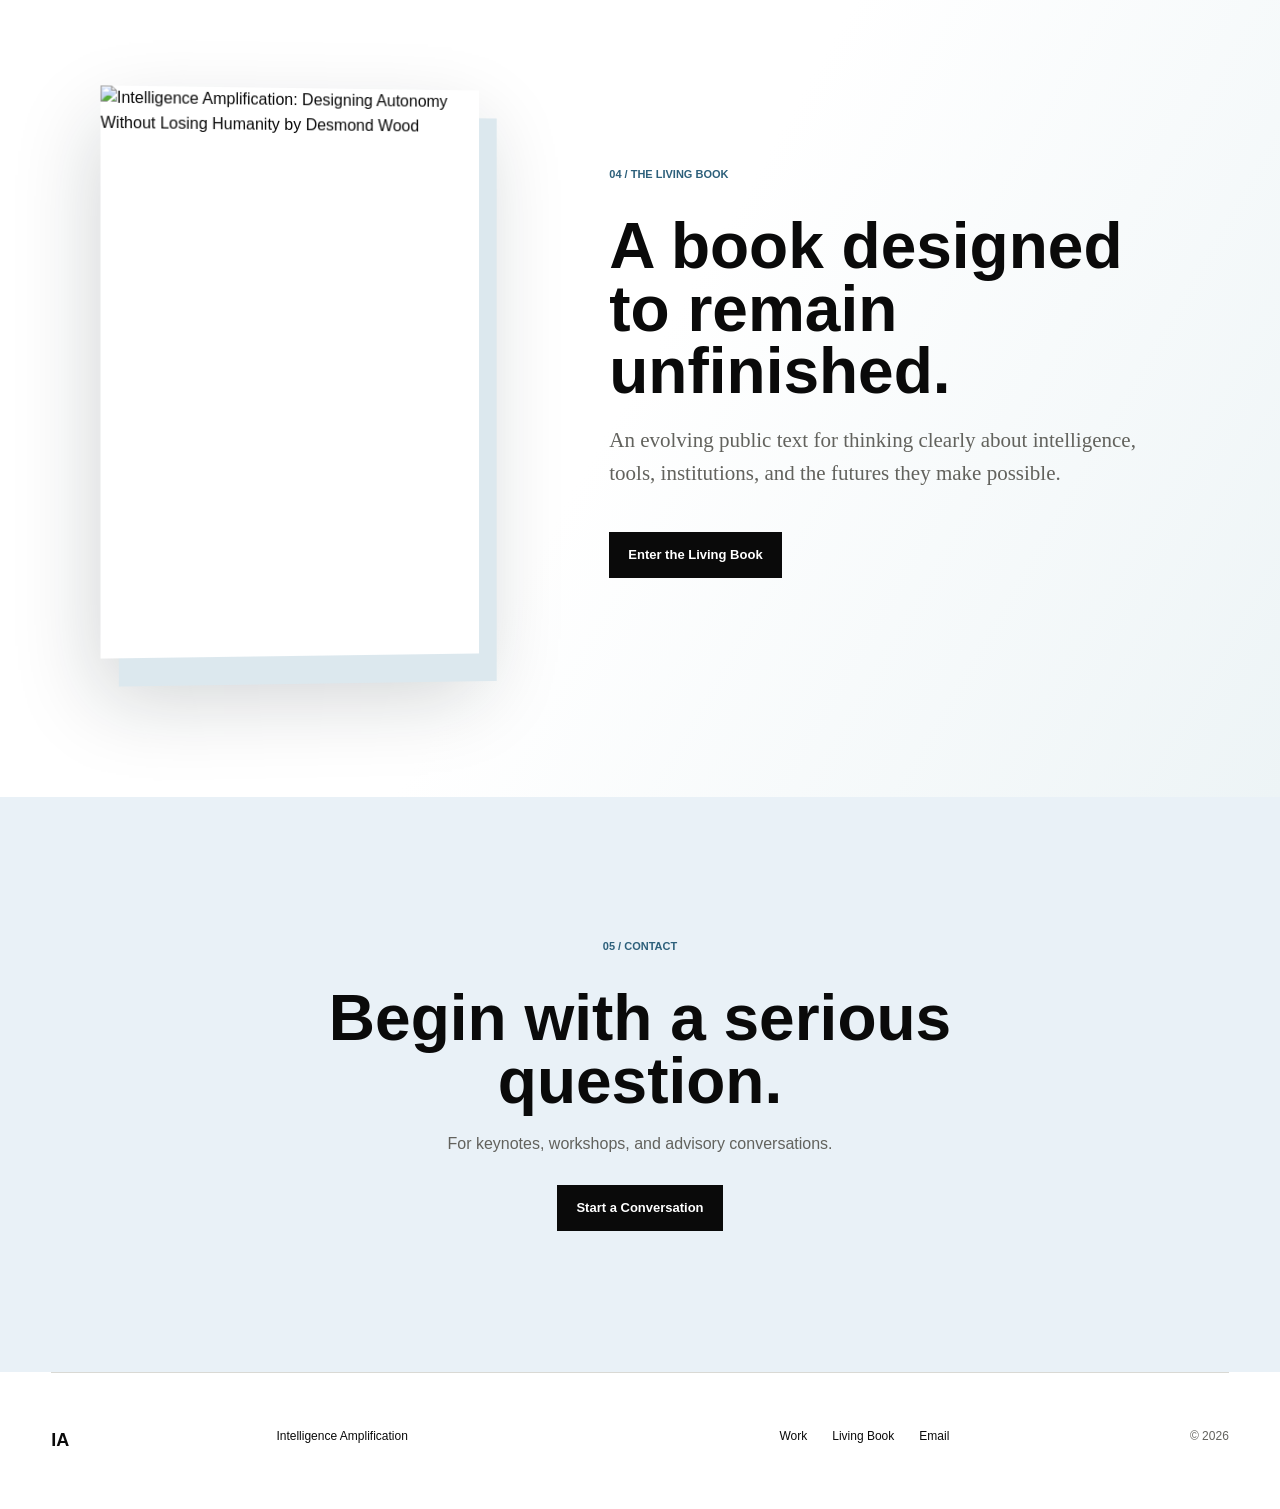
==== commit a9005134: "Add frontier agent benchmark framework" ====
--- a/index.html
+++ b/index.html
@@ -1,9 +1,13 @@
-<!doctype html><html lang="en"><head><meta charset="utf-8"><meta name="viewport" content="width=device-width,initial-scale=1"><meta name="color-scheme" content="light dark"><title>Intelligence Amplification</title><meta name="description" content="Designing institutions for augmented intelligence."><meta property="og:image" content="assets/og-v2.png"><link rel="stylesheet" href="assets/site.css"></head><body>
+<!doctype html><html lang="en"><head><meta charset="utf-8"><meta name="viewport" content="width=device-width,initial-scale=1"><meta name="color-scheme" content="light dark"><title>Intelligence Amplification</title><meta name="description" content="A human-centered framework for measuring how frontier AI agents expand capability and economic agency."><meta property="og:image" content="assets/og-v2.png"><link rel="stylesheet" href="assets/site.css"></head><body>
 <header class="site-header"><a class="mark" href="index.html">IA</a><nav><a href="work.html">Work</a><a href="book.html">Living Book</a><a href="#contact">Contact</a></nav></header><main>
-<section class="hero"><div class="hero-copy"><h1>Intelligence<br>Amplification</h1><p class="hero-title">Designing institutions for augmented intelligence.</p><p class="hero-note">Ethics, systems thinking, and practical judgment for leaders building AI-native institutions.</p><div class="actions"><a class="button dark" href="work.html">Explore the Work</a><a class="text-link" href="book.html">Read the Living Book ↗</a></div></div><div class="hero-object"><img src="assets/hero-lens.png" alt="A transparent optical form bearing the letters IA"></div></section>
+<section class="hero"><div class="hero-copy"><h1>Intelligence<br>Amplification</h1><p class="hero-title">Expanding what people can organize, create, and accomplish with frontier AI agents.</p><p class="hero-note">A human-centered framework for intelligence organization, income generation, and economic agency.</p><div class="actions"><a class="button dark" href="work.html">Explore the Work</a><a class="text-link" href="book.html">Read the Living Book ↗</a></div></div><div class="hero-object"><img src="assets/hero-lens.png" alt="A transparent optical form bearing the letters IA"></div></section>
 <section class="statement band"><p class="section-number">01 / Premise</p><h2>The next era demands<br>better design.</h2><p class="large-copy">Artificial intelligence is a technical, institutional, and human transition. The work is to extend capability without diminishing judgment, agency, or responsibility.</p></section>
-<section class="work-preview band"><div class="section-heading"><p class="section-number">02 / The Work</p><h2>Clarity for consequential decisions.</h2></div><div class="offer-list"><a href="work.html#keynotes"><span>01</span><strong>Keynotes</strong><em>Ideas that remain useful after the room clears.</em></a><a href="work.html#workshops"><span>02</span><strong>Workshops</strong><em>Shared language and practical judgment for teams.</em></a><a href="work.html#advisory"><span>03</span><strong>Strategic Advisory</strong><em>Focused counsel for leaders shaping AI-native institutions.</em></a></div></section>
+<section class="framework band" aria-labelledby="framework-title"><div class="framework-heading"><p class="section-number">02 / The Framework</p><h2 id="framework-title">Measure what becomes possible.</h2><p>Frontier agents matter when they expand the range, quality, and economic value of actions a person can successfully undertake.</p></div><blockquote>Own problems. Direct intelligence. Verify outcomes. Build relationships. Create economically valuable things.</blockquote><div class="benchmark-list"><article><span>01</span><div><h3>Intelligence Organization</h3><p>Turn scattered knowledge, ideas, goals, priorities, and attention into coherent plans, decisions, systems, and finished work.</p></div></article><article><span>02</span><div><h3>Income Generation</h3><p>Help a person earn legitimate new income, from first dollars to repeatable monthly revenue.</p></div></article><article class="benchmark-primary"><span>03</span><div><p class="benchmark-kicker">Highest-level benchmark</p><h3>Economic Agency Amplification</h3><p>Expand what a person can accomplish economically: solving problems, creating products, supervising technical work, conducting research, building systems, serving clients, and entering previously inaccessible domains.</p></div></article></div></section>
+<section class="capability-test band"><p class="section-number light">The essential distinction</p><div class="question-comparison"><div><span>Traditional productivity</span><p>“How much faster can AI help a worker perform an existing task?”</p></div><div><span>Intelligence Amplification</span><p>“What valuable things can this person now accomplish that were previously outside their effective capability?”</p></div></div></section>
+<section class="operating-model band" aria-labelledby="operating-title"><div class="section-heading"><p class="section-number">A human-led operating model</p><h2 id="operating-title">Agency stays with the person.</h2><p>The human directs intelligence and owns the outcome. The agent performs bounded digital work.</p></div><div class="role-columns"><section><h3>Human role</h3><ul><li>Choose the problem</li><li>Define intent and constraints</li><li>Direct intelligence</li><li>Verify outputs</li><li>Exercise judgment</li><li>Communicate with people</li><li>Build trust</li><li>Own the outcome</li></ul></section><section><h3>Agent role</h3><ul><li>Research</li><li>Analyze</li><li>Code and test</li><li>Draft</li><li>Transform data</li><li>Organize information</li><li>Generate options</li><li>Iterate</li><li>Execute bounded digital work</li></ul></section></div></section>
+<section class="outcomes band"><div><p class="section-number">The real benchmark</p><h2>Measure the change in human capability.</h2></div><ul><li>Did the person earn more?</li><li>Did valuable assets get created?</li><li>Did unfinished work become finished?</li><li>Did new customers appear?</li><li>Did effective skill surface expand?</li><li>Did dependence on low-leverage labor decrease?</li><li>Did one person become capable of operating like a much larger organization?</li></ul></section>
+<section class="work-preview band"><div class="section-heading"><p class="section-number">03 / The Work</p><h2>Clarity for consequential decisions.</h2></div><div class="offer-list"><a href="work.html#keynotes"><span>01</span><strong>Keynotes</strong><em>Ideas that remain useful after the room clears.</em></a><a href="work.html#workshops"><span>02</span><strong>Workshops</strong><em>Shared language and practical judgment for teams.</em></a><a href="work.html#advisory"><span>03</span><strong>Strategic Advisory</strong><em>Focused counsel for leaders shaping AI-native institutions.</em></a></div></section>
 <section class="proof-band"><p class="section-number light">Recent keynote / CAISCEN</p><blockquote>“The real question is not what AI can do. It is what we are becoming through its use.”</blockquote><a href="https://youtu.be/TNfECISmKJQ">Watch the keynote ↗</a></section>
-<section class="book-preview band"><img class="book-cover" src="assets/intelligence-amplification-cover.png" alt="Intelligence Amplification: Designing Autonomy Without Losing Humanity by Desmond Wood"><div class="book-copy"><p class="section-number">03 / The Living Book</p><h2>A book designed to remain unfinished.</h2><p>An evolving public text for thinking clearly about intelligence, tools, institutions, and the futures they make possible.</p><a class="button dark" href="book.html">Enter the Living Book</a></div></section>
-<section class="contact band" id="contact"><p class="section-number">04 / Contact</p><h2>Begin with a serious question.</h2><p>For keynotes, workshops, and advisory conversations.</p><a class="button dark" href="mailto:desmondwood@me.com?subject=A%20conversation%20about%20Intelligence%20Amplification">Start a Conversation</a></section></main>
+<section class="book-preview band"><img class="book-cover" src="assets/intelligence-amplification-cover.png" alt="Intelligence Amplification: Designing Autonomy Without Losing Humanity by Desmond Wood"><div class="book-copy"><p class="section-number">04 / The Living Book</p><h2>A book designed to remain unfinished.</h2><p>An evolving public text for thinking clearly about intelligence, tools, institutions, and the futures they make possible.</p><a class="button dark" href="book.html">Enter the Living Book</a></div></section>
+<section class="contact band" id="contact"><p class="section-number">05 / Contact</p><h2>Begin with a serious question.</h2><p>For keynotes, workshops, and advisory conversations.</p><a class="button dark" href="mailto:desmondwood@me.com?subject=A%20conversation%20about%20Intelligence%20Amplification">Start a Conversation</a></section></main>
 <footer><a class="mark" href="index.html">IA</a><p>Intelligence Amplification</p><div><a href="work.html">Work</a><a href="book.html">Living Book</a><a href="mailto:desmondwood@me.com">Email</a></div><small>© 2026</small></footer></body></html>
--- a/assets/site.css
+++ b/assets/site.css
@@ -91,3 +91,48 @@
 .contact{background:var(--blue-wash)}
 .contact .section-number{color:var(--blue)}
 .contact .button.dark:hover,.contact .button.dark:focus{background:var(--blue);border-color:var(--blue)}
+
+/* Frontier-agent framework: editorial bands built from the site's existing visual grammar. */
+.framework{background:var(--paper);display:grid;gap:clamp(64px,8vw,120px);grid-template-columns:minmax(0,.8fr) minmax(0,1.2fr)}
+.framework-heading{max-width:660px}
+.framework-heading h2,.outcomes h2{font-size:clamp(40px,5vw,74px);font-weight:570;line-height:.98;margin:0}
+.framework-heading>p:last-child,.operating-model .section-heading>p:last-child{color:var(--muted);font-size:18px;max-width:600px}
+.framework blockquote{border-left:3px solid var(--signal);font-size:clamp(27px,3.5vw,48px);font-weight:560;grid-column:1;line-height:1.12;margin:0;padding-left:28px}
+.benchmark-list{border-top:1px solid var(--line);grid-column:2;grid-row:1/span 2}
+.benchmark-list article{border-bottom:1px solid var(--line);display:grid;gap:24px;grid-template-columns:40px 1fr;padding:34px 0}
+.benchmark-list article>span{color:var(--muted);font-size:11px;padding-top:8px}
+.benchmark-list h3{font-size:clamp(25px,2.5vw,38px);font-weight:560;line-height:1.05;margin:0}
+.benchmark-list p{color:var(--muted);font-size:16px;margin:12px 0 0;max-width:720px}
+.benchmark-list .benchmark-primary{background:var(--blue-wash);border:0;margin-top:22px;padding:38px 32px}
+.benchmark-kicker{color:var(--blue)!important;font-size:10px!important;font-weight:700;margin:0 0 12px!important;text-transform:uppercase}
+.capability-test{background:#111;color:#fff}
+.question-comparison{display:grid;gap:clamp(46px,8vw,120px);grid-template-columns:1fr 1fr}
+.question-comparison>div+div{border-left:1px solid #444;padding-left:clamp(32px,5vw,80px)}
+.question-comparison span{color:#aaa;font-size:11px;font-weight:650;text-transform:uppercase}
+.question-comparison p{font-size:clamp(27px,3.5vw,48px);font-weight:520;line-height:1.12;margin:24px 0 0}
+.question-comparison>div:last-child span{color:#91c6df}
+.operating-model{display:grid;gap:8vw;grid-template-columns:.72fr 1.28fr}
+.role-columns{border-top:1px solid var(--line);display:grid;grid-template-columns:1fr 1fr}
+.role-columns section{padding:30px 28px 0 0}
+.role-columns section+section{border-left:1px solid var(--line);padding-left:28px}
+.role-columns h3{font-size:24px;font-weight:560;margin:0 0 24px}
+.role-columns ul,.outcomes ul{list-style:none;margin:0;padding:0}
+.role-columns li{border-top:1px solid var(--line);font-size:15px;padding:12px 0}
+.outcomes{background:var(--blue-wash);display:grid;gap:8vw;grid-template-columns:.8fr 1.2fr}
+.outcomes ul{border-top:1px solid var(--line)}
+.outcomes li{border-bottom:1px solid var(--line);font-size:clamp(17px,1.8vw,24px);padding:17px 0}
+@media(max-width:760px){
+  .framework,.operating-model,.outcomes{grid-template-columns:1fr}
+  .framework blockquote,.benchmark-list{grid-column:1;grid-row:auto}
+  .benchmark-list .benchmark-primary{margin-inline:-20px;padding:34px 20px}
+  .question-comparison{grid-template-columns:1fr}
+  .question-comparison>div+div{border-left:0;border-top:1px solid #444;padding-left:0;padding-top:42px}
+  .role-columns{grid-template-columns:1fr}
+  .role-columns section{padding-right:0}
+  .role-columns section+section{border-left:0;border-top:1px solid var(--line);margin-top:38px;padding-left:0;padding-top:38px}
+}
+@media(prefers-color-scheme:dark){
+  .capability-test{background:#090b0b}
+  .benchmark-list .benchmark-primary{background:var(--blue-wash)}
+  .question-comparison>div:last-child span{color:var(--blue)}
+}
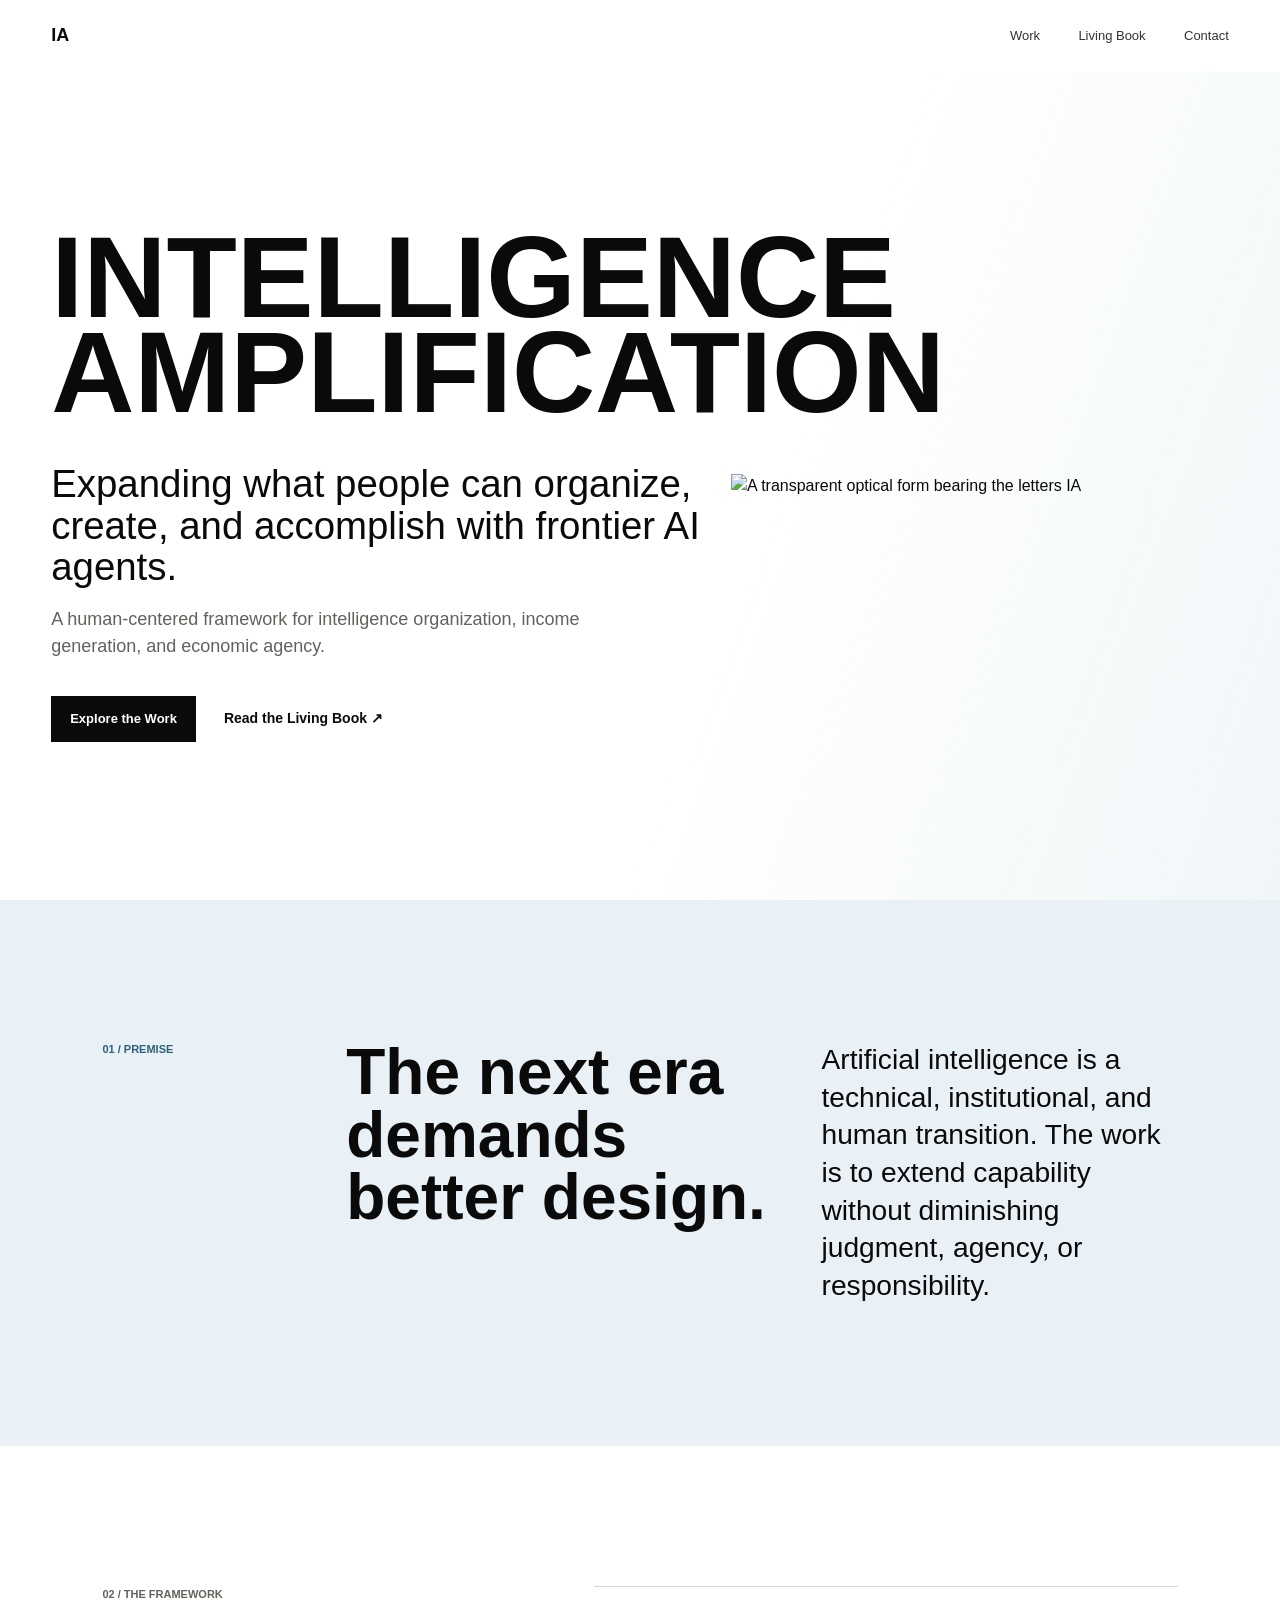
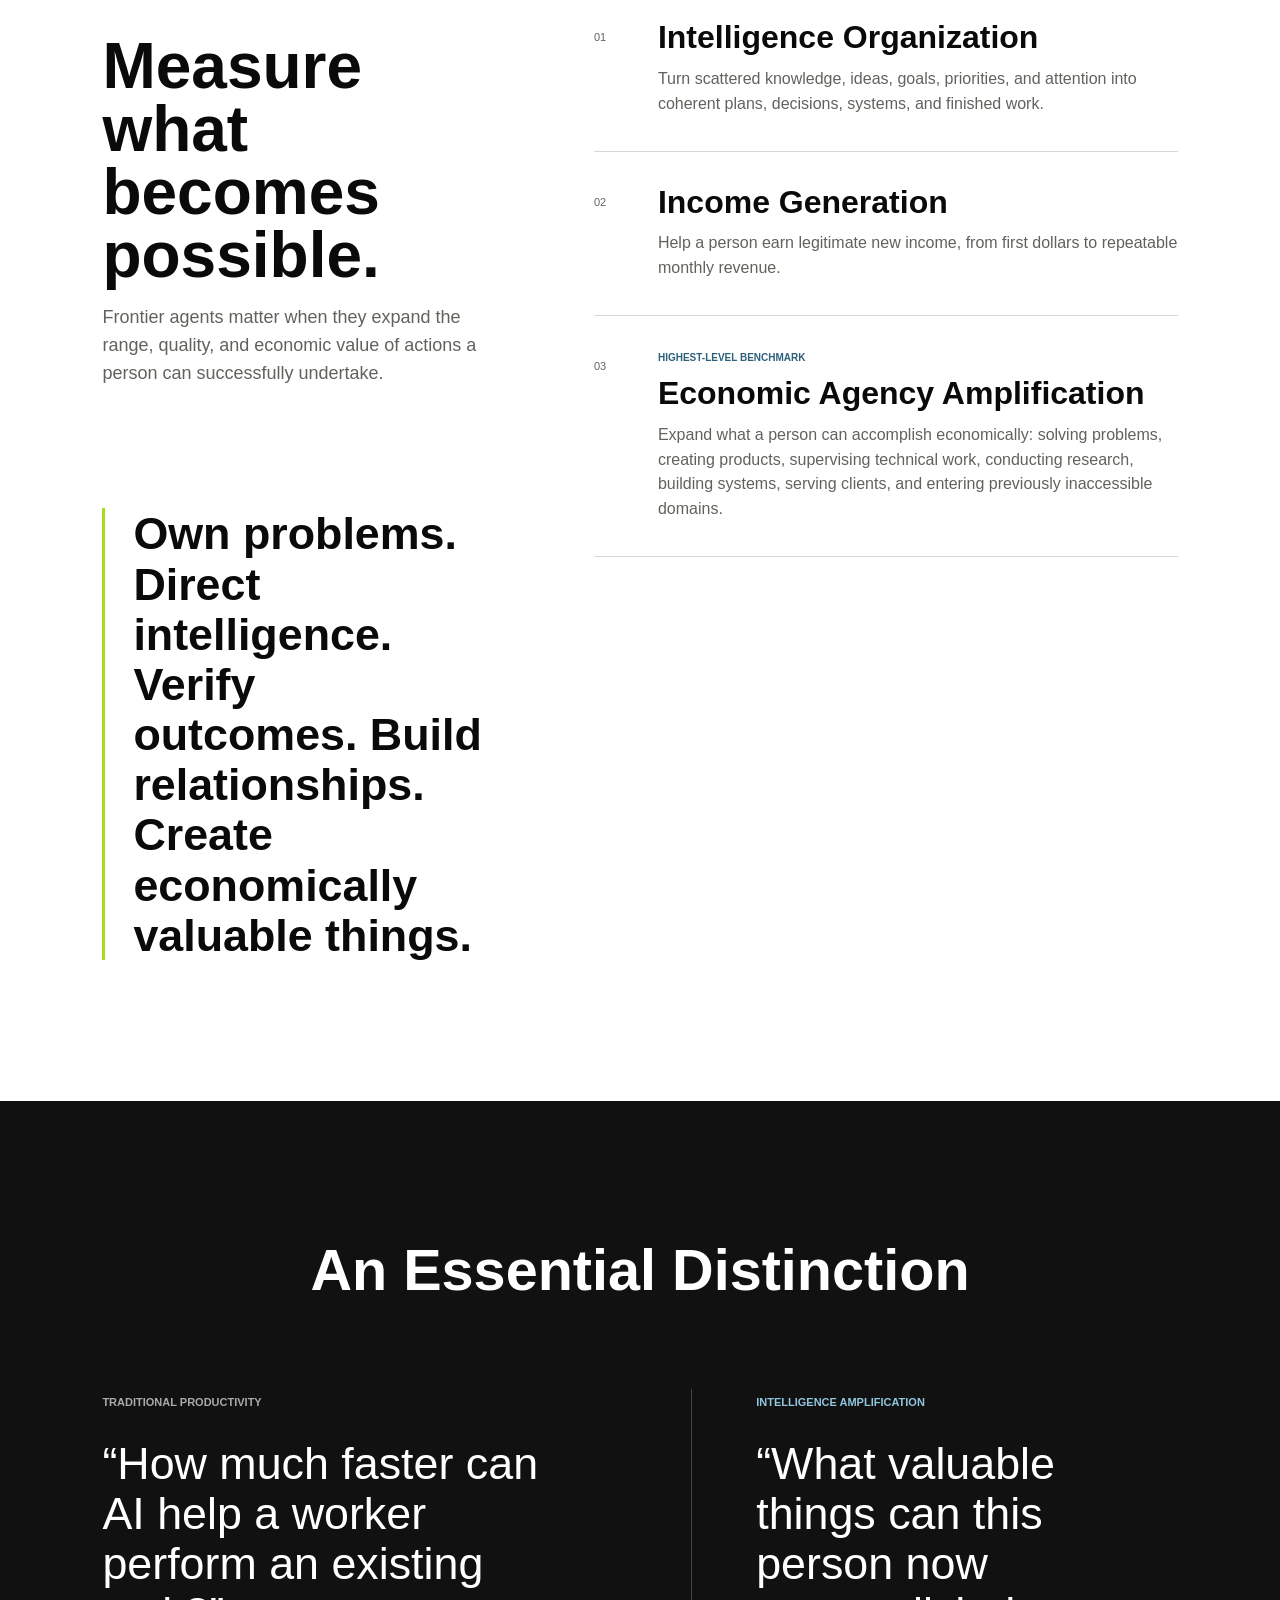
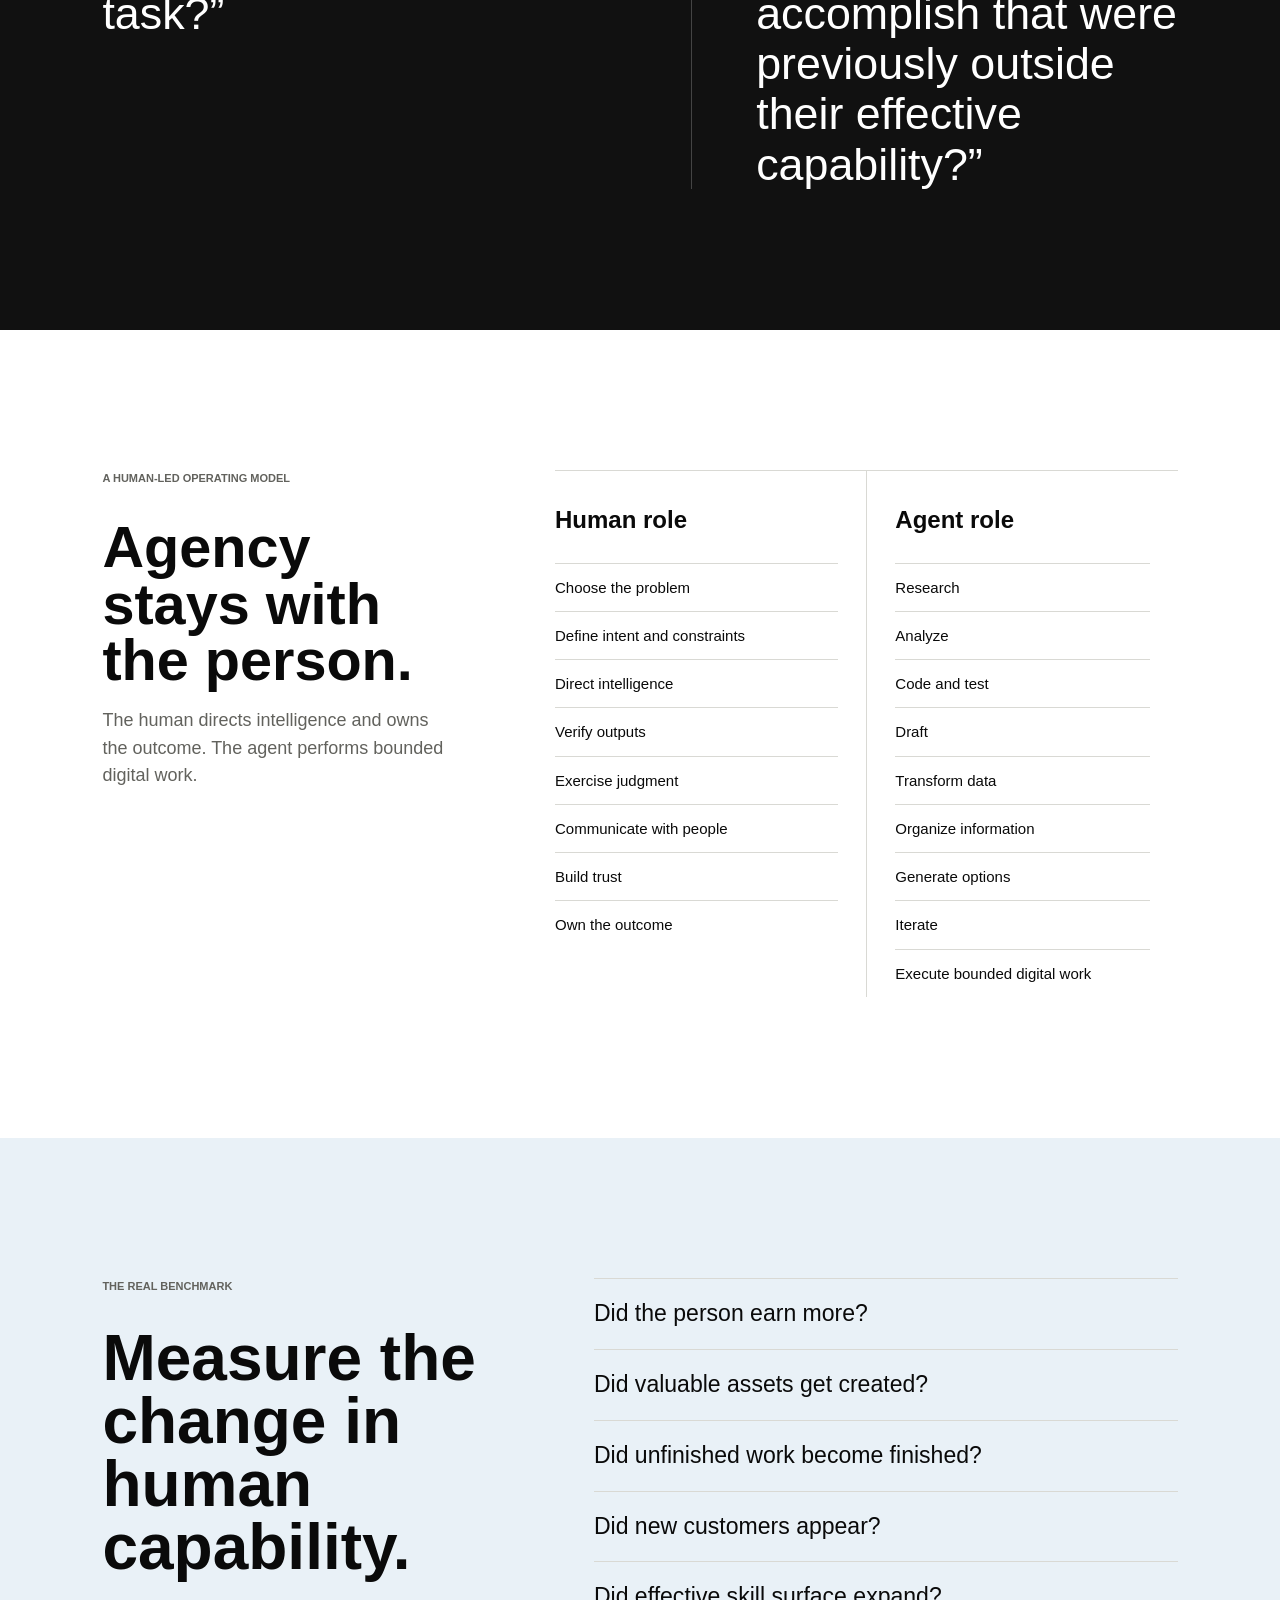
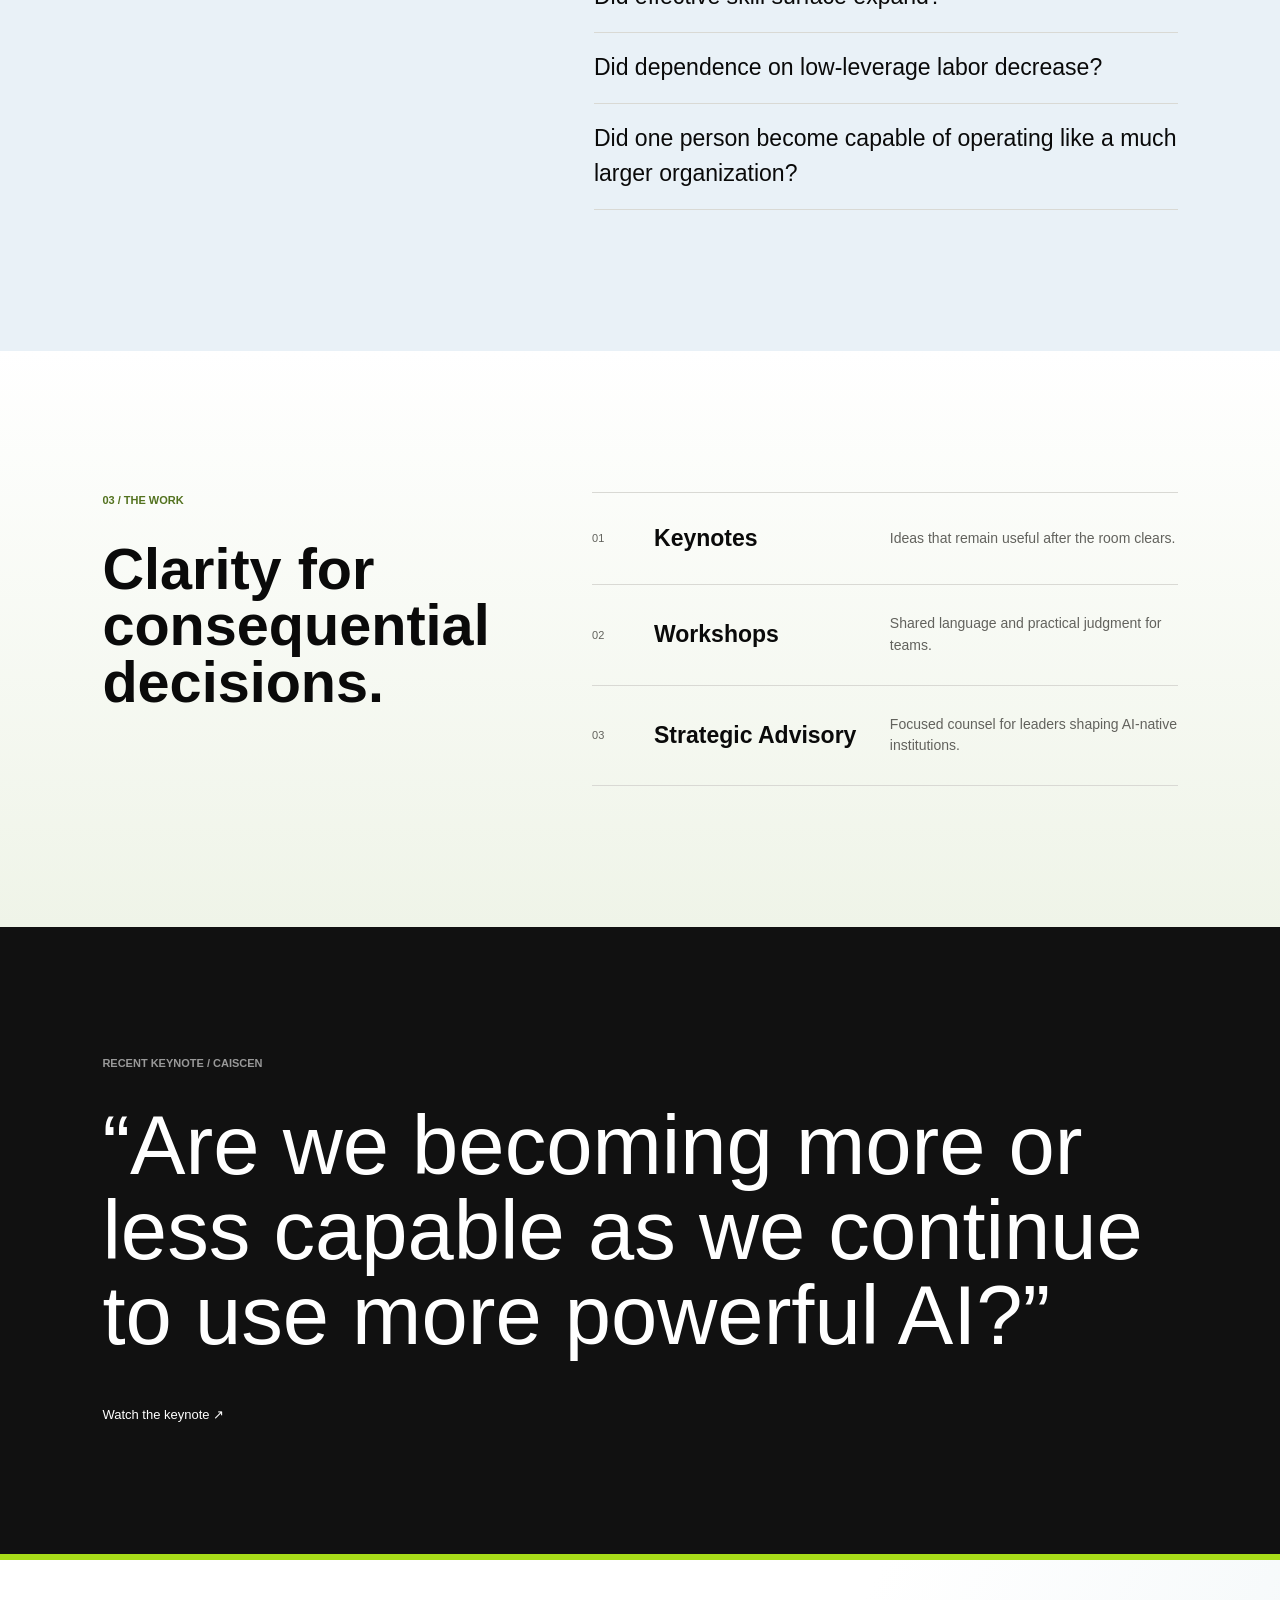
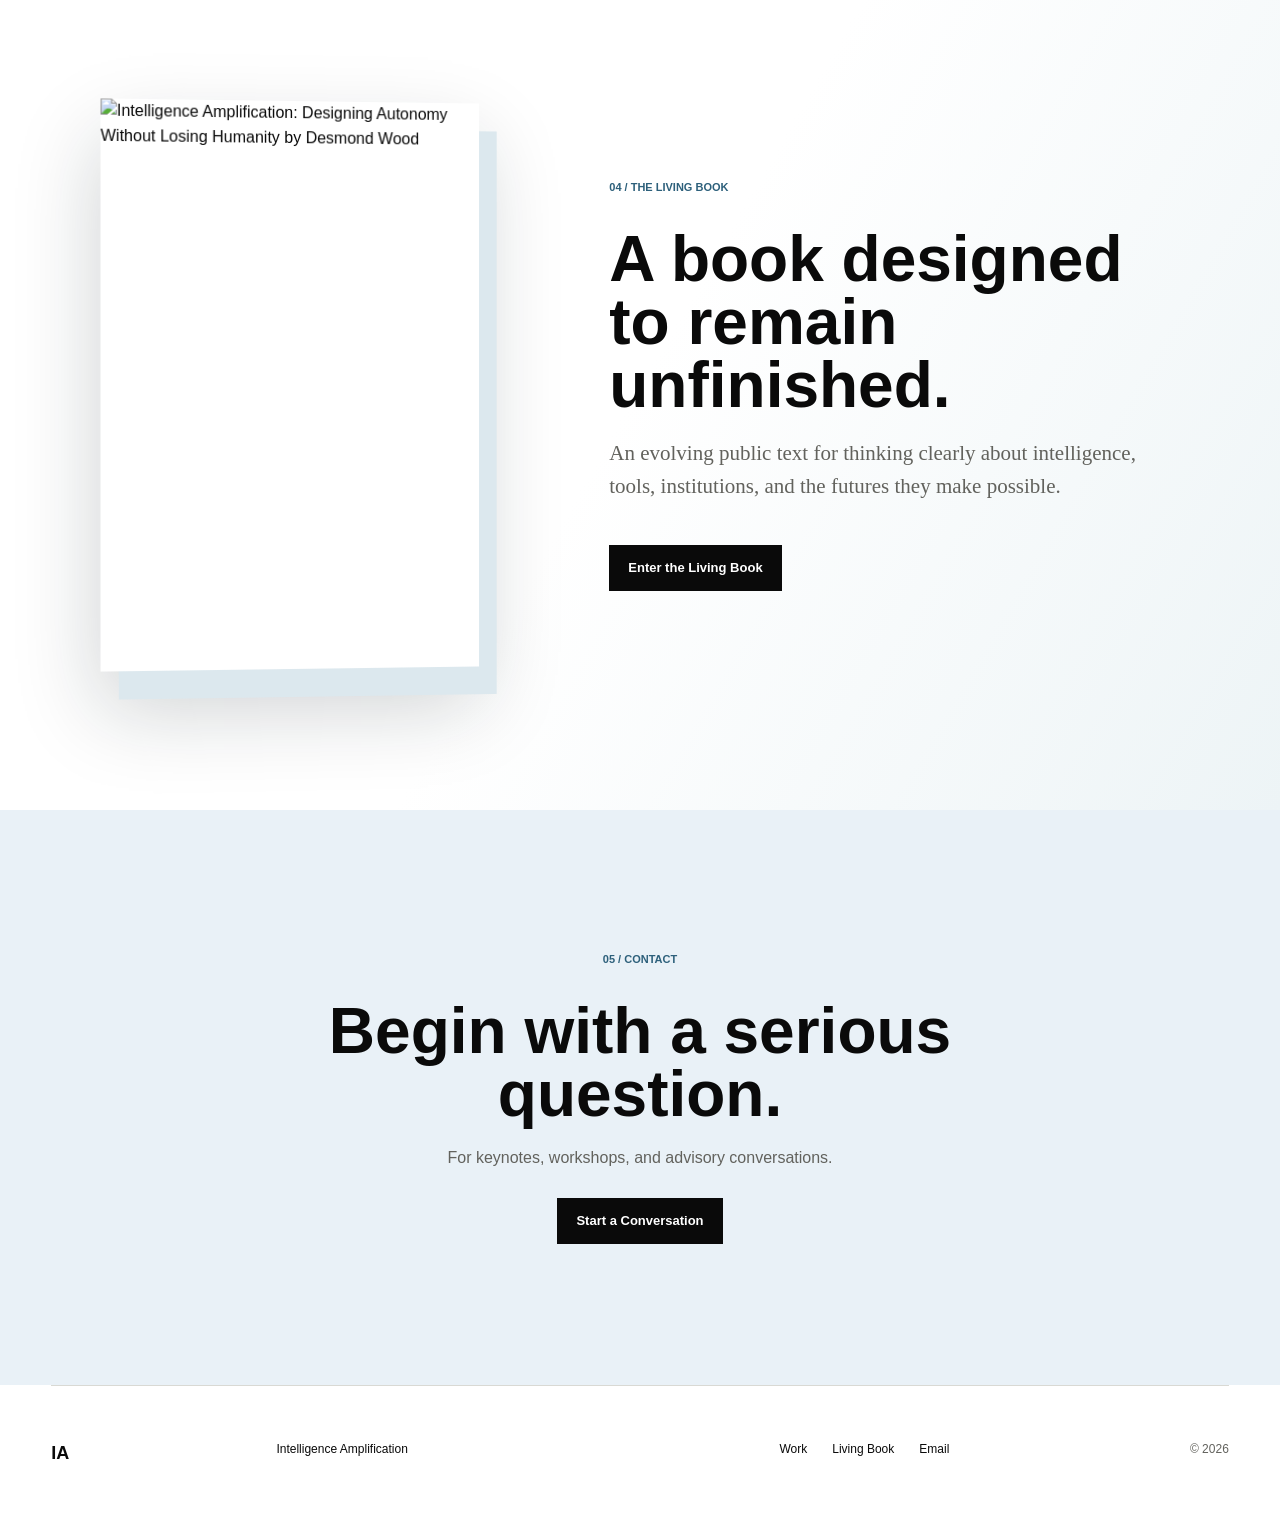
==== commit 7db33c4d: "Clarify benchmark and distinction hierarchy" ====
--- a/index.html
+++ b/index.html
@@ -1,13 +1,13 @@
-<!doctype html><html lang="en"><head><meta charset="utf-8"><meta name="viewport" content="width=device-width,initial-scale=1"><meta name="color-scheme" content="light dark"><title>Intelligence Amplification</title><meta name="description" content="A human-centered framework for measuring how frontier AI agents expand capability and economic agency."><meta property="og:image" content="assets/og-v2.png"><link rel="stylesheet" href="assets/site.css"></head><body>
+<!doctype html><html lang="en"><head><meta charset="utf-8"><meta name="viewport" content="width=device-width,initial-scale=1"><meta name="color-scheme" content="light dark"><title>Intelligence Amplification</title><meta name="description" content="A human-centered framework for measuring how frontier AI agents expand capability and economic agency."><meta property="og:image" content="assets/og-v2.png"><link rel="stylesheet" href="assets/site.css?v=20260813b"></head><body>
 <header class="site-header"><a class="mark" href="index.html">IA</a><nav><a href="work.html">Work</a><a href="book.html">Living Book</a><a href="#contact">Contact</a></nav></header><main>
 <section class="hero"><div class="hero-copy"><h1>Intelligence<br>Amplification</h1><p class="hero-title">Expanding what people can organize, create, and accomplish with frontier AI agents.</p><p class="hero-note">A human-centered framework for intelligence organization, income generation, and economic agency.</p><div class="actions"><a class="button dark" href="work.html">Explore the Work</a><a class="text-link" href="book.html">Read the Living Book ↗</a></div></div><div class="hero-object"><img src="assets/hero-lens.png" alt="A transparent optical form bearing the letters IA"></div></section>
 <section class="statement band"><p class="section-number">01 / Premise</p><h2>The next era demands<br>better design.</h2><p class="large-copy">Artificial intelligence is a technical, institutional, and human transition. The work is to extend capability without diminishing judgment, agency, or responsibility.</p></section>
-<section class="framework band" aria-labelledby="framework-title"><div class="framework-heading"><p class="section-number">02 / The Framework</p><h2 id="framework-title">Measure what becomes possible.</h2><p>Frontier agents matter when they expand the range, quality, and economic value of actions a person can successfully undertake.</p></div><blockquote>Own problems. Direct intelligence. Verify outcomes. Build relationships. Create economically valuable things.</blockquote><div class="benchmark-list"><article><span>01</span><div><h3>Intelligence Organization</h3><p>Turn scattered knowledge, ideas, goals, priorities, and attention into coherent plans, decisions, systems, and finished work.</p></div></article><article><span>02</span><div><h3>Income Generation</h3><p>Help a person earn legitimate new income, from first dollars to repeatable monthly revenue.</p></div></article><article class="benchmark-primary"><span>03</span><div><p class="benchmark-kicker">Highest-level benchmark</p><h3>Economic Agency Amplification</h3><p>Expand what a person can accomplish economically: solving problems, creating products, supervising technical work, conducting research, building systems, serving clients, and entering previously inaccessible domains.</p></div></article></div></section>
-<section class="capability-test band"><p class="section-number light">The essential distinction</p><div class="question-comparison"><div><span>Traditional productivity</span><p>“How much faster can AI help a worker perform an existing task?”</p></div><div><span>Intelligence Amplification</span><p>“What valuable things can this person now accomplish that were previously outside their effective capability?”</p></div></div></section>
+<section class="framework band" aria-labelledby="framework-title"><div class="framework-heading"><p class="section-number">02 / The Framework</p><h2 id="framework-title">Measure what becomes possible.</h2><p>Frontier agents matter when they expand the range, quality, and economic value of actions a person can successfully undertake.</p></div><blockquote>Own problems. Direct intelligence. Verify outcomes. Build relationships. Create economically valuable things.</blockquote><div class="benchmark-list"><article><span>01</span><div><h3>Intelligence Organization</h3><p>Turn scattered knowledge, ideas, goals, priorities, and attention into coherent plans, decisions, systems, and finished work.</p></div></article><article><span>02</span><div><h3>Income Generation</h3><p>Help a person earn legitimate new income, from first dollars to repeatable monthly revenue.</p></div></article><article><span>03</span><div><p class="benchmark-kicker">Highest-level benchmark</p><h3>Economic Agency Amplification</h3><p>Expand what a person can accomplish economically: solving problems, creating products, supervising technical work, conducting research, building systems, serving clients, and entering previously inaccessible domains.</p></div></article></div></section>
+<section class="capability-test band" aria-labelledby="distinction-title"><h2 id="distinction-title">An Essential Distinction</h2><div class="question-comparison"><div><span>Traditional productivity</span><p>“How much faster can AI help a worker perform an existing task?”</p></div><div><span>Intelligence Amplification</span><p>“What valuable things can this person now accomplish that were previously outside their effective capability?”</p></div></div></section>
 <section class="operating-model band" aria-labelledby="operating-title"><div class="section-heading"><p class="section-number">A human-led operating model</p><h2 id="operating-title">Agency stays with the person.</h2><p>The human directs intelligence and owns the outcome. The agent performs bounded digital work.</p></div><div class="role-columns"><section><h3>Human role</h3><ul><li>Choose the problem</li><li>Define intent and constraints</li><li>Direct intelligence</li><li>Verify outputs</li><li>Exercise judgment</li><li>Communicate with people</li><li>Build trust</li><li>Own the outcome</li></ul></section><section><h3>Agent role</h3><ul><li>Research</li><li>Analyze</li><li>Code and test</li><li>Draft</li><li>Transform data</li><li>Organize information</li><li>Generate options</li><li>Iterate</li><li>Execute bounded digital work</li></ul></section></div></section>
 <section class="outcomes band"><div><p class="section-number">The real benchmark</p><h2>Measure the change in human capability.</h2></div><ul><li>Did the person earn more?</li><li>Did valuable assets get created?</li><li>Did unfinished work become finished?</li><li>Did new customers appear?</li><li>Did effective skill surface expand?</li><li>Did dependence on low-leverage labor decrease?</li><li>Did one person become capable of operating like a much larger organization?</li></ul></section>
 <section class="work-preview band"><div class="section-heading"><p class="section-number">03 / The Work</p><h2>Clarity for consequential decisions.</h2></div><div class="offer-list"><a href="work.html#keynotes"><span>01</span><strong>Keynotes</strong><em>Ideas that remain useful after the room clears.</em></a><a href="work.html#workshops"><span>02</span><strong>Workshops</strong><em>Shared language and practical judgment for teams.</em></a><a href="work.html#advisory"><span>03</span><strong>Strategic Advisory</strong><em>Focused counsel for leaders shaping AI-native institutions.</em></a></div></section>
-<section class="proof-band"><p class="section-number light">Recent keynote / CAISCEN</p><blockquote>“The real question is not what AI can do. It is what we are becoming through its use.”</blockquote><a href="https://youtu.be/TNfECISmKJQ">Watch the keynote ↗</a></section>
+<section class="proof-band"><p class="section-number light">Recent keynote / CAISCEN</p><blockquote>“Are we becoming more or less capable as we continue to use more powerful AI?”</blockquote><a href="https://youtu.be/TNfECISmKJQ">Watch the keynote ↗</a></section>
 <section class="book-preview band"><img class="book-cover" src="assets/intelligence-amplification-cover.png" alt="Intelligence Amplification: Designing Autonomy Without Losing Humanity by Desmond Wood"><div class="book-copy"><p class="section-number">04 / The Living Book</p><h2>A book designed to remain unfinished.</h2><p>An evolving public text for thinking clearly about intelligence, tools, institutions, and the futures they make possible.</p><a class="button dark" href="book.html">Enter the Living Book</a></div></section>
 <section class="contact band" id="contact"><p class="section-number">05 / Contact</p><h2>Begin with a serious question.</h2><p>For keynotes, workshops, and advisory conversations.</p><a class="button dark" href="mailto:desmondwood@me.com?subject=A%20conversation%20about%20Intelligence%20Amplification">Start a Conversation</a></section></main>
 <footer><a class="mark" href="index.html">IA</a><p>Intelligence Amplification</p><div><a href="work.html">Work</a><a href="book.html">Living Book</a><a href="mailto:desmondwood@me.com">Email</a></div><small>© 2026</small></footer></body></html>
--- a/assets/site.css
+++ b/assets/site.css
@@ -103,9 +103,9 @@
 .benchmark-list article>span{color:var(--muted);font-size:11px;padding-top:8px}
 .benchmark-list h3{font-size:clamp(25px,2.5vw,38px);font-weight:560;line-height:1.05;margin:0}
 .benchmark-list p{color:var(--muted);font-size:16px;margin:12px 0 0;max-width:720px}
-.benchmark-list .benchmark-primary{background:var(--blue-wash);border:0;margin-top:22px;padding:38px 32px}
 .benchmark-kicker{color:var(--blue)!important;font-size:10px!important;font-weight:700;margin:0 0 12px!important;text-transform:uppercase}
 .capability-test{background:#111;color:#fff}
+.capability-test>h2{font-size:clamp(32px,4.5vw,62px);font-weight:620;line-height:1;margin:0 0 clamp(58px,7vw,96px);text-align:center}
 .question-comparison{display:grid;gap:clamp(46px,8vw,120px);grid-template-columns:1fr 1fr}
 .question-comparison>div+div{border-left:1px solid #444;padding-left:clamp(32px,5vw,80px)}
 .question-comparison span{color:#aaa;font-size:11px;font-weight:650;text-transform:uppercase}
@@ -124,7 +124,6 @@
 @media(max-width:760px){
   .framework,.operating-model,.outcomes{grid-template-columns:1fr}
   .framework blockquote,.benchmark-list{grid-column:1;grid-row:auto}
-  .benchmark-list .benchmark-primary{margin-inline:-20px;padding:34px 20px}
   .question-comparison{grid-template-columns:1fr}
   .question-comparison>div+div{border-left:0;border-top:1px solid #444;padding-left:0;padding-top:42px}
   .role-columns{grid-template-columns:1fr}
@@ -133,6 +132,5 @@
 }
 @media(prefers-color-scheme:dark){
   .capability-test{background:#090b0b}
-  .benchmark-list .benchmark-primary{background:var(--blue-wash)}
   .question-comparison>div:last-child span{color:var(--blue)}
 }
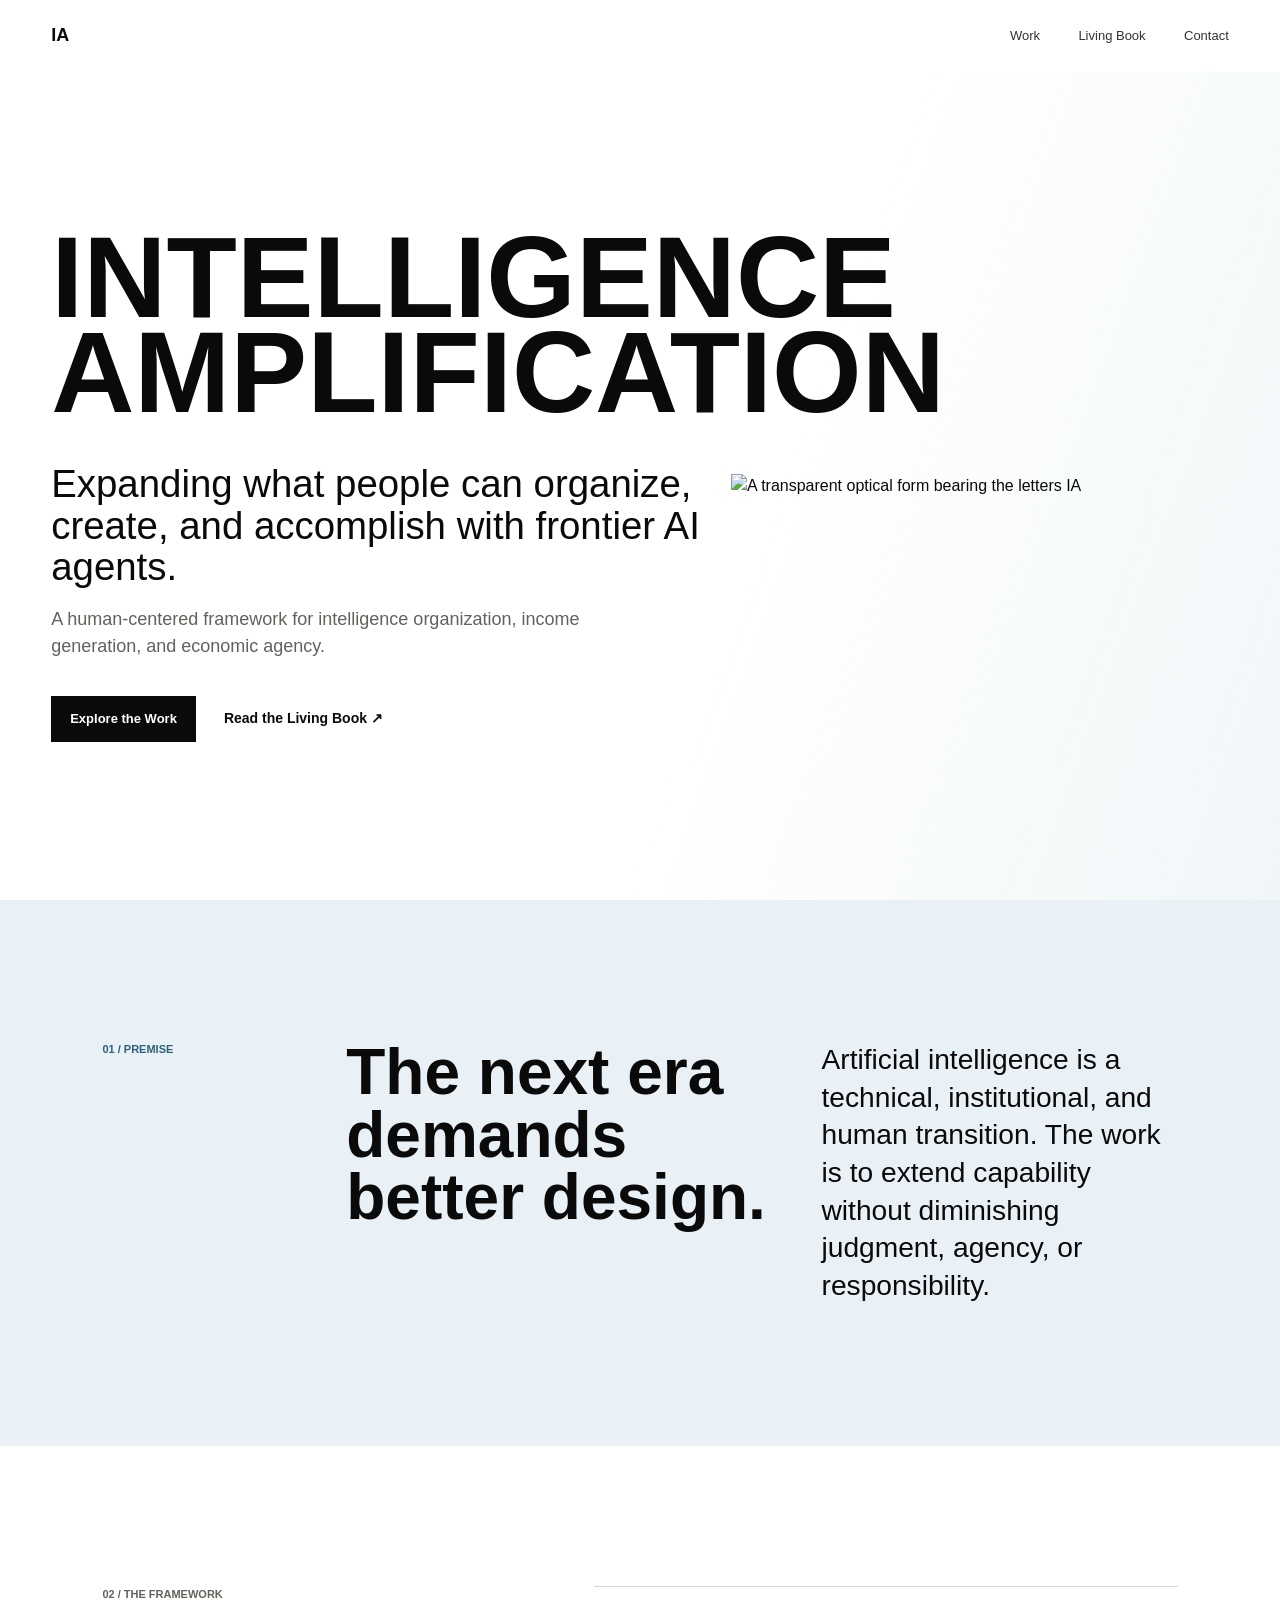
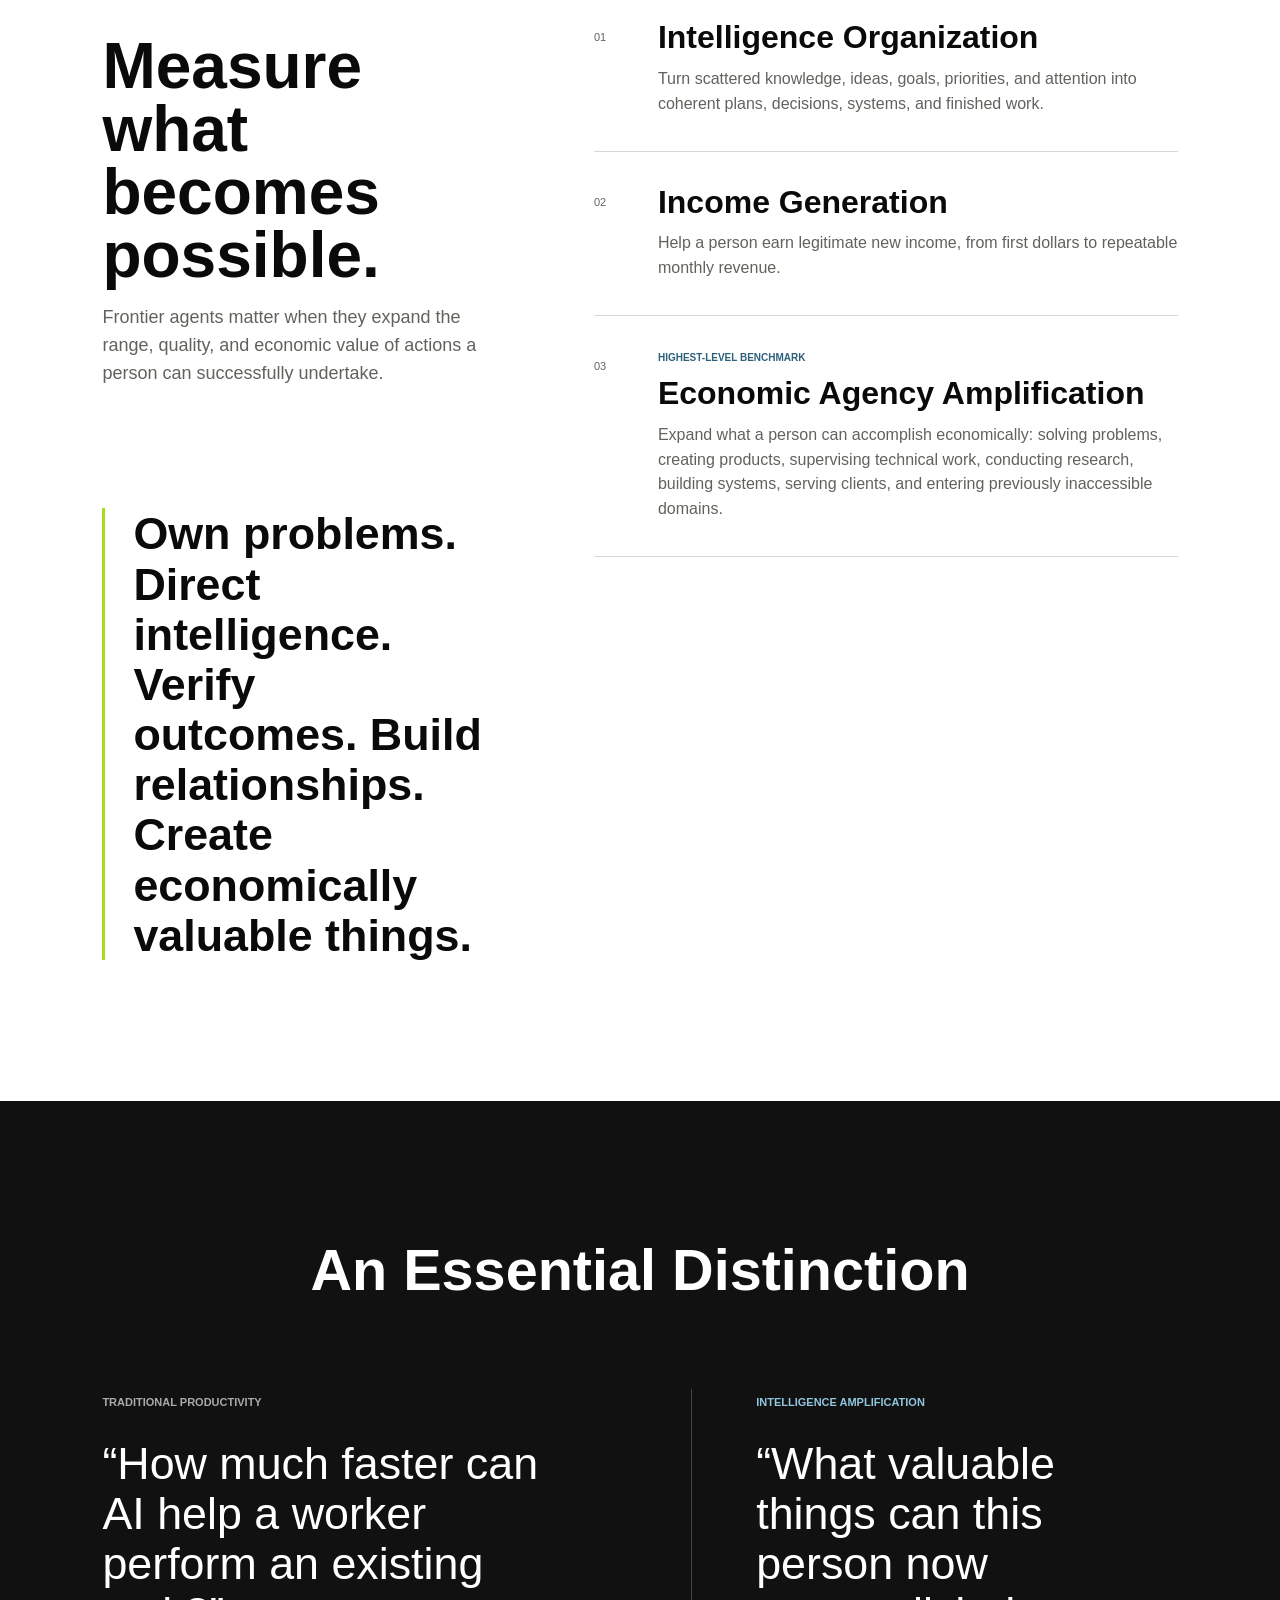
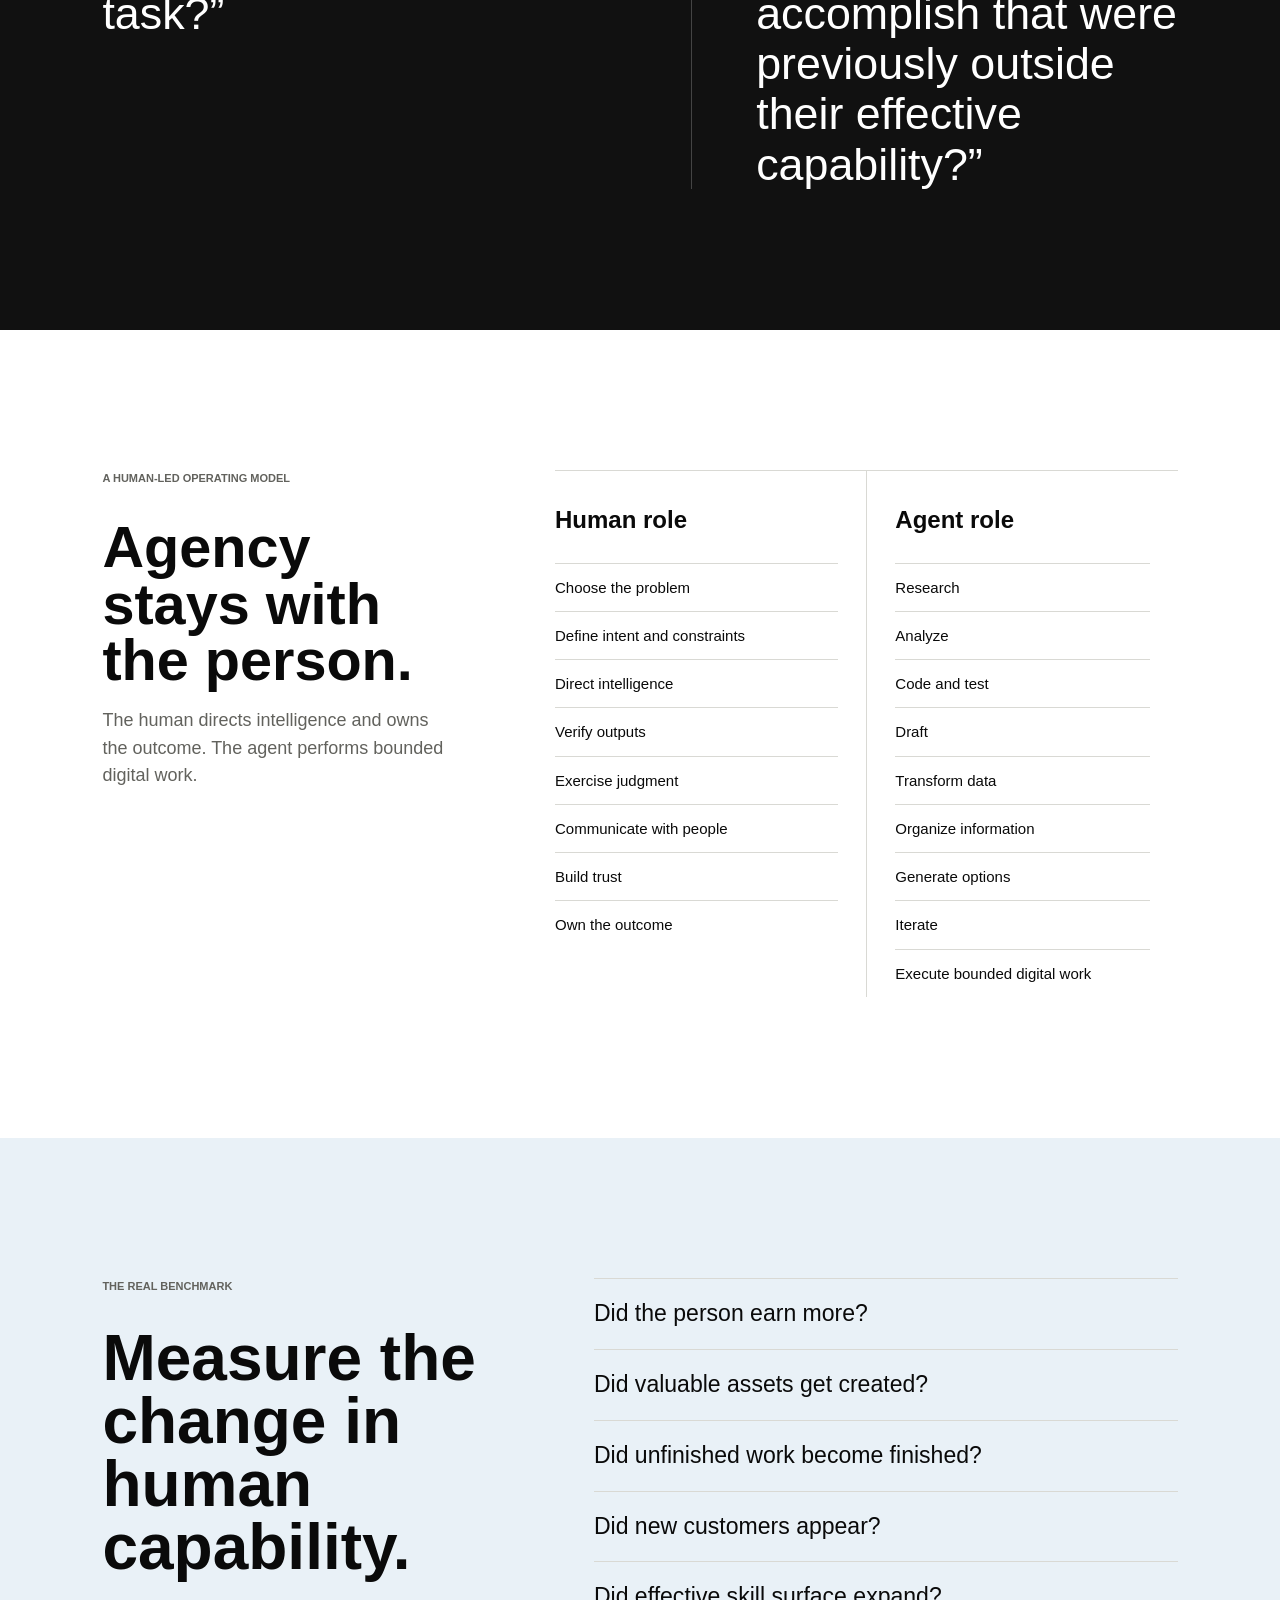
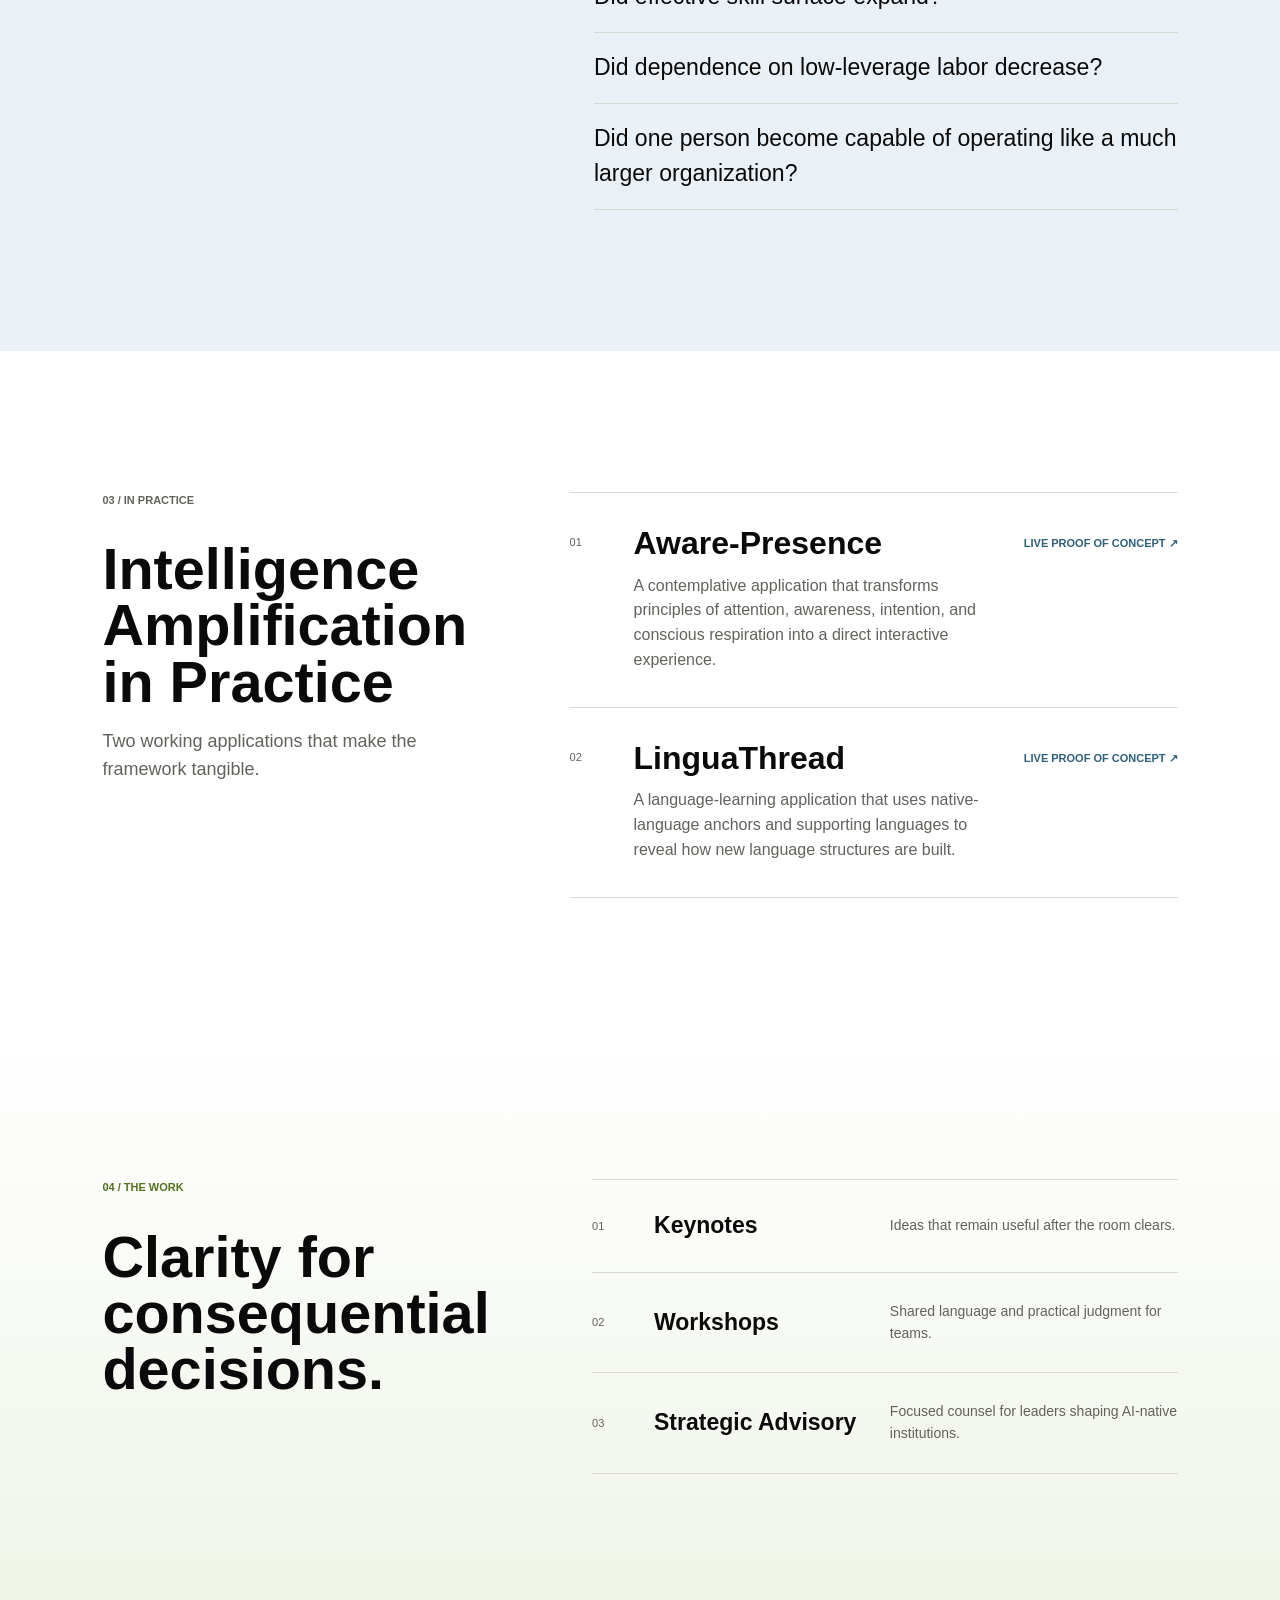
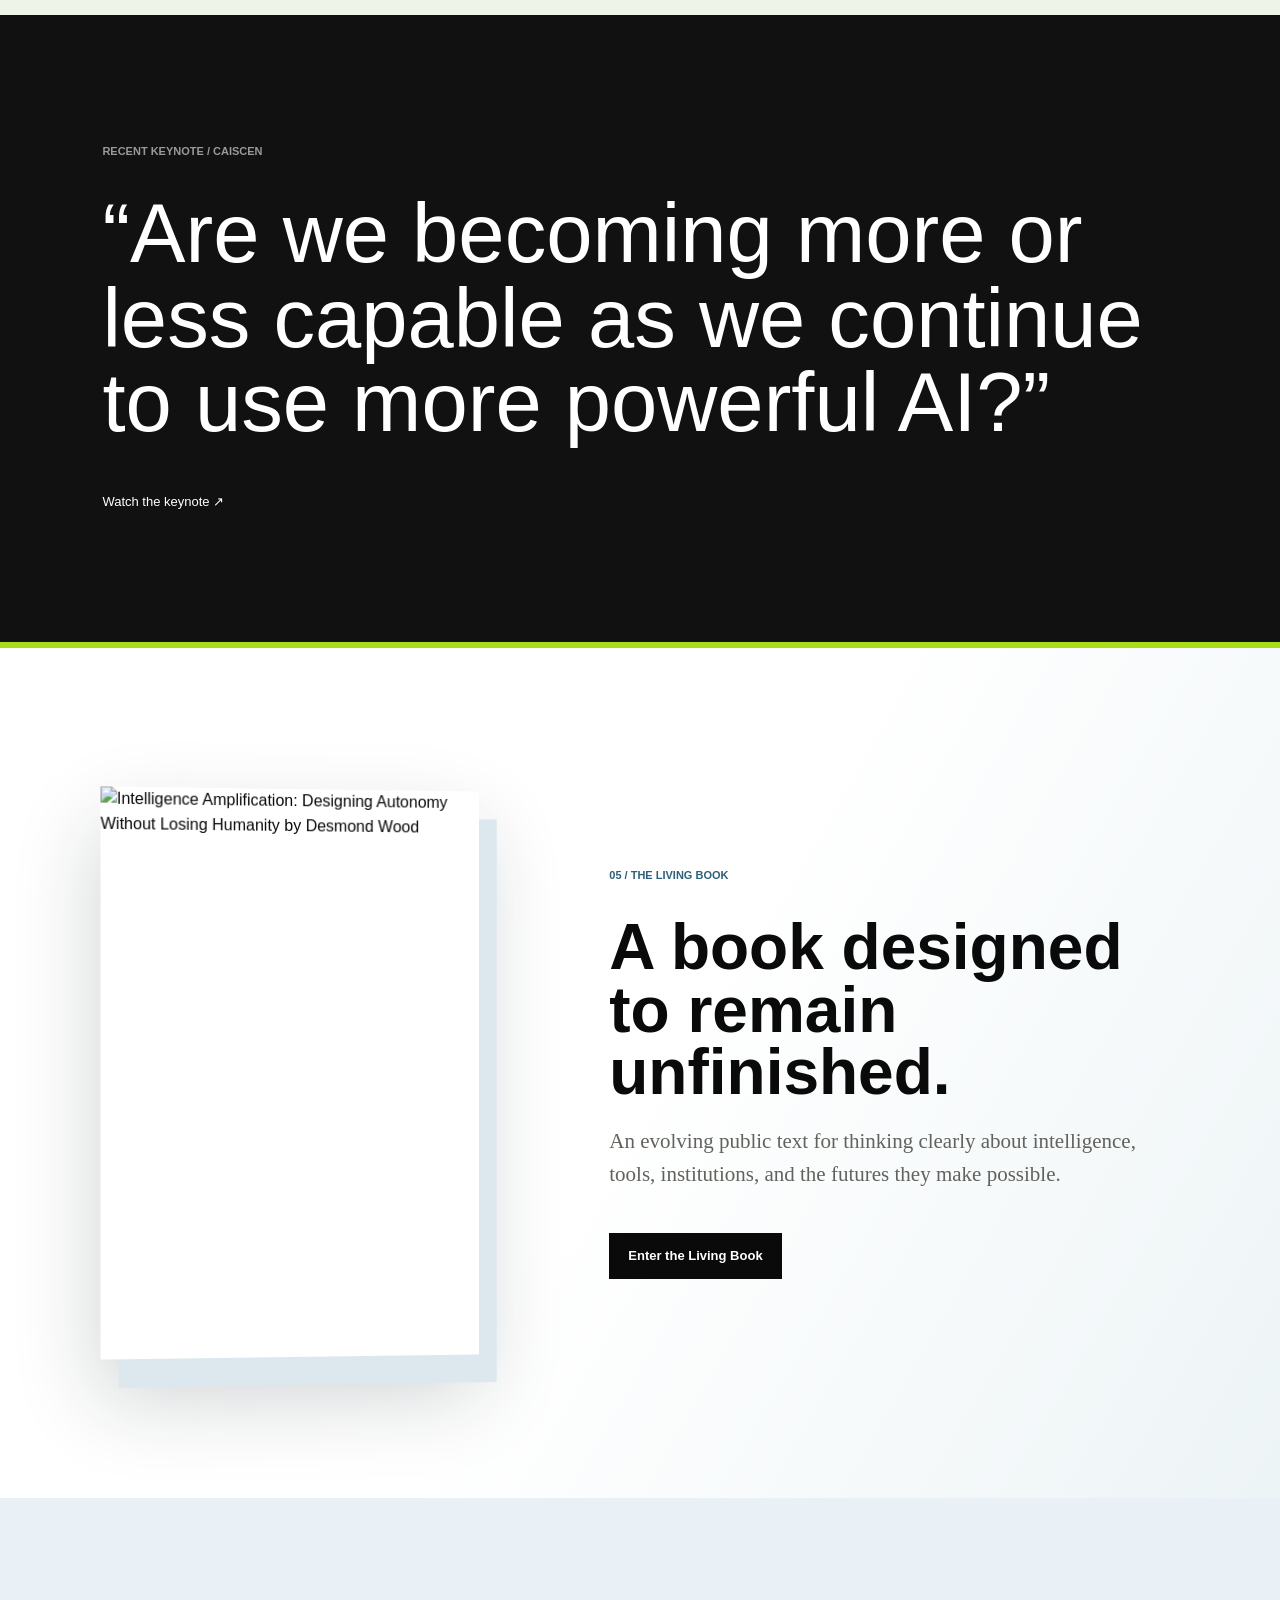
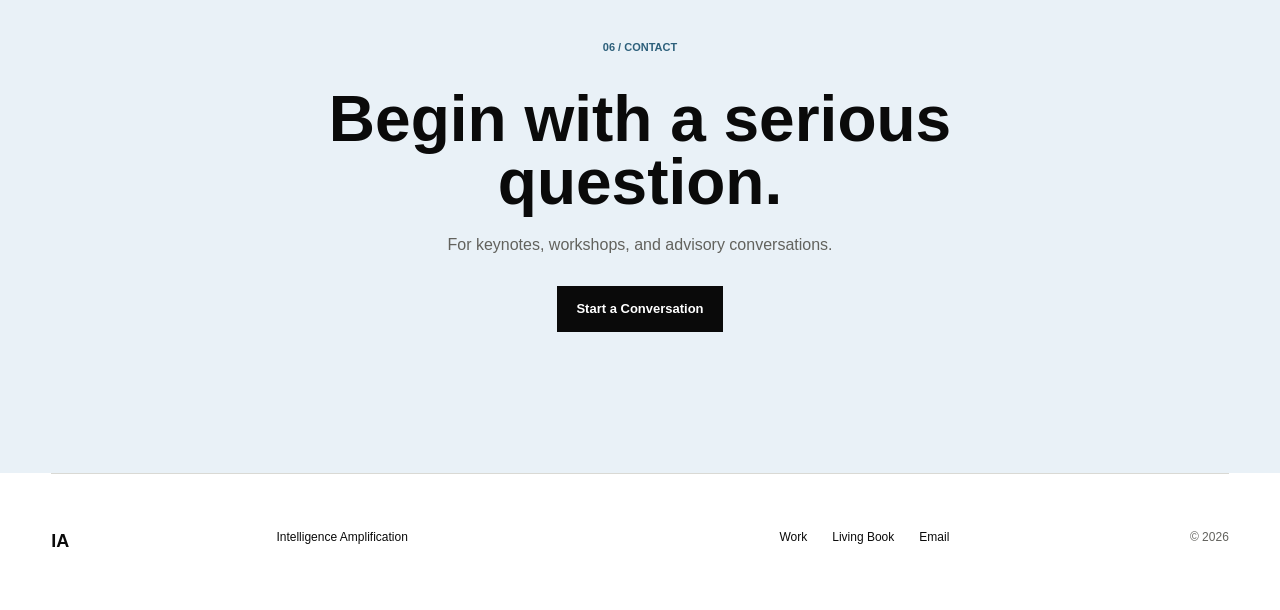
==== commit 70f406c5: "Add Intelligence Amplification practice portfolio" ====
--- a/index.html
+++ b/index.html
@@ -1,4 +1,4 @@
-<!doctype html><html lang="en"><head><meta charset="utf-8"><meta name="viewport" content="width=device-width,initial-scale=1"><meta name="color-scheme" content="light dark"><title>Intelligence Amplification</title><meta name="description" content="A human-centered framework for measuring how frontier AI agents expand capability and economic agency."><meta property="og:image" content="assets/og-v2.png"><link rel="stylesheet" href="assets/site.css?v=20260813b"></head><body>
+<!doctype html><html lang="en"><head><meta charset="utf-8"><meta name="viewport" content="width=device-width,initial-scale=1"><meta name="color-scheme" content="light dark"><title>Intelligence Amplification</title><meta name="description" content="A human-centered framework for measuring how frontier AI agents expand capability and economic agency."><meta property="og:image" content="assets/og-v2.png"><link rel="stylesheet" href="assets/site.css?v=20260826a"></head><body>
 <header class="site-header"><a class="mark" href="index.html">IA</a><nav><a href="work.html">Work</a><a href="book.html">Living Book</a><a href="#contact">Contact</a></nav></header><main>
 <section class="hero"><div class="hero-copy"><h1>Intelligence<br>Amplification</h1><p class="hero-title">Expanding what people can organize, create, and accomplish with frontier AI agents.</p><p class="hero-note">A human-centered framework for intelligence organization, income generation, and economic agency.</p><div class="actions"><a class="button dark" href="work.html">Explore the Work</a><a class="text-link" href="book.html">Read the Living Book ↗</a></div></div><div class="hero-object"><img src="assets/hero-lens.png" alt="A transparent optical form bearing the letters IA"></div></section>
 <section class="statement band"><p class="section-number">01 / Premise</p><h2>The next era demands<br>better design.</h2><p class="large-copy">Artificial intelligence is a technical, institutional, and human transition. The work is to extend capability without diminishing judgment, agency, or responsibility.</p></section>
@@ -6,8 +6,9 @@
 <section class="capability-test band" aria-labelledby="distinction-title"><h2 id="distinction-title">An Essential Distinction</h2><div class="question-comparison"><div><span>Traditional productivity</span><p>“How much faster can AI help a worker perform an existing task?”</p></div><div><span>Intelligence Amplification</span><p>“What valuable things can this person now accomplish that were previously outside their effective capability?”</p></div></div></section>
 <section class="operating-model band" aria-labelledby="operating-title"><div class="section-heading"><p class="section-number">A human-led operating model</p><h2 id="operating-title">Agency stays with the person.</h2><p>The human directs intelligence and owns the outcome. The agent performs bounded digital work.</p></div><div class="role-columns"><section><h3>Human role</h3><ul><li>Choose the problem</li><li>Define intent and constraints</li><li>Direct intelligence</li><li>Verify outputs</li><li>Exercise judgment</li><li>Communicate with people</li><li>Build trust</li><li>Own the outcome</li></ul></section><section><h3>Agent role</h3><ul><li>Research</li><li>Analyze</li><li>Code and test</li><li>Draft</li><li>Transform data</li><li>Organize information</li><li>Generate options</li><li>Iterate</li><li>Execute bounded digital work</li></ul></section></div></section>
 <section class="outcomes band"><div><p class="section-number">The real benchmark</p><h2>Measure the change in human capability.</h2></div><ul><li>Did the person earn more?</li><li>Did valuable assets get created?</li><li>Did unfinished work become finished?</li><li>Did new customers appear?</li><li>Did effective skill surface expand?</li><li>Did dependence on low-leverage labor decrease?</li><li>Did one person become capable of operating like a much larger organization?</li></ul></section>
-<section class="work-preview band"><div class="section-heading"><p class="section-number">03 / The Work</p><h2>Clarity for consequential decisions.</h2></div><div class="offer-list"><a href="work.html#keynotes"><span>01</span><strong>Keynotes</strong><em>Ideas that remain useful after the room clears.</em></a><a href="work.html#workshops"><span>02</span><strong>Workshops</strong><em>Shared language and practical judgment for teams.</em></a><a href="work.html#advisory"><span>03</span><strong>Strategic Advisory</strong><em>Focused counsel for leaders shaping AI-native institutions.</em></a></div></section>
+<section class="practice band" id="practice" aria-labelledby="practice-title"><div class="section-heading"><p class="section-number">03 / In Practice</p><h2 id="practice-title">Intelligence Amplification in Practice</h2><p>Two working applications that make the framework tangible.</p></div><div class="project-list"><a href="https://aware-presence.vercel.app" target="_blank" rel="noopener noreferrer" aria-label="Open Aware-Presence live proof of concept in a new tab"><span>01</span><div><strong>Aware-Presence</strong><p>A contemplative application that transforms principles of attention, awareness, intention, and conscious respiration into a direct interactive experience.</p></div><em>Live proof of concept ↗</em></a><a href="https://linguathread.vercel.app" target="_blank" rel="noopener noreferrer" aria-label="Open LinguaThread live proof of concept in a new tab"><span>02</span><div><strong>LinguaThread</strong><p>A language-learning application that uses native-language anchors and supporting languages to reveal how new language structures are built.</p></div><em>Live proof of concept ↗</em></a></div></section>
+<section class="work-preview band"><div class="section-heading"><p class="section-number">04 / The Work</p><h2>Clarity for consequential decisions.</h2></div><div class="offer-list"><a href="work.html#keynotes"><span>01</span><strong>Keynotes</strong><em>Ideas that remain useful after the room clears.</em></a><a href="work.html#workshops"><span>02</span><strong>Workshops</strong><em>Shared language and practical judgment for teams.</em></a><a href="work.html#advisory"><span>03</span><strong>Strategic Advisory</strong><em>Focused counsel for leaders shaping AI-native institutions.</em></a></div></section>
 <section class="proof-band"><p class="section-number light">Recent keynote / CAISCEN</p><blockquote>“Are we becoming more or less capable as we continue to use more powerful AI?”</blockquote><a href="https://youtu.be/TNfECISmKJQ">Watch the keynote ↗</a></section>
-<section class="book-preview band"><img class="book-cover" src="assets/intelligence-amplification-cover.png" alt="Intelligence Amplification: Designing Autonomy Without Losing Humanity by Desmond Wood"><div class="book-copy"><p class="section-number">04 / The Living Book</p><h2>A book designed to remain unfinished.</h2><p>An evolving public text for thinking clearly about intelligence, tools, institutions, and the futures they make possible.</p><a class="button dark" href="book.html">Enter the Living Book</a></div></section>
-<section class="contact band" id="contact"><p class="section-number">05 / Contact</p><h2>Begin with a serious question.</h2><p>For keynotes, workshops, and advisory conversations.</p><a class="button dark" href="mailto:desmondwood@me.com?subject=A%20conversation%20about%20Intelligence%20Amplification">Start a Conversation</a></section></main>
+<section class="book-preview band"><img class="book-cover" src="assets/intelligence-amplification-cover.png" alt="Intelligence Amplification: Designing Autonomy Without Losing Humanity by Desmond Wood"><div class="book-copy"><p class="section-number">05 / The Living Book</p><h2>A book designed to remain unfinished.</h2><p>An evolving public text for thinking clearly about intelligence, tools, institutions, and the futures they make possible.</p><a class="button dark" href="book.html">Enter the Living Book</a></div></section>
+<section class="contact band" id="contact"><p class="section-number">06 / Contact</p><h2>Begin with a serious question.</h2><p>For keynotes, workshops, and advisory conversations.</p><a class="button dark" href="mailto:desmondwood@me.com?subject=A%20conversation%20about%20Intelligence%20Amplification">Start a Conversation</a></section></main>
 <footer><a class="mark" href="index.html">IA</a><p>Intelligence Amplification</p><div><a href="work.html">Work</a><a href="book.html">Living Book</a><a href="mailto:desmondwood@me.com">Email</a></div><small>© 2026</small></footer></body></html>
--- a/assets/site.css
+++ b/assets/site.css
@@ -121,14 +121,26 @@
 .outcomes{background:var(--blue-wash);display:grid;gap:8vw;grid-template-columns:.8fr 1.2fr}
 .outcomes ul{border-top:1px solid var(--line)}
 .outcomes li{border-bottom:1px solid var(--line);font-size:clamp(17px,1.8vw,24px);padding:17px 0}
+.practice{display:grid;gap:8vw;grid-template-columns:.65fr 1.35fr}
+.practice .section-heading>p:last-child{color:var(--muted);font-size:18px;max-width:520px}
+.project-list{border-top:1px solid var(--line)}
+.project-list a{align-items:start;border-bottom:1px solid var(--line);display:grid;gap:24px;grid-template-columns:40px 1fr auto;padding:34px 0;text-decoration:none;transition:padding .2s}
+.project-list a:hover,.project-list a:focus-visible{padding-left:10px}
+.project-list a:focus-visible{outline:2px solid var(--blue);outline-offset:6px}
+.project-list span{color:var(--muted);font-size:11px;padding-top:7px}
+.project-list strong{font-size:clamp(25px,2.5vw,38px);font-weight:560;line-height:1.05}
+.project-list p{color:var(--muted);font-size:16px;margin:12px 0 0;max-width:680px}
+.project-list em{color:var(--blue);font-size:11px;font-style:normal;font-weight:650;padding-top:8px;text-transform:uppercase;white-space:nowrap}
 @media(max-width:760px){
-  .framework,.operating-model,.outcomes{grid-template-columns:1fr}
+  .framework,.operating-model,.outcomes,.practice{grid-template-columns:1fr}
   .framework blockquote,.benchmark-list{grid-column:1;grid-row:auto}
   .question-comparison{grid-template-columns:1fr}
   .question-comparison>div+div{border-left:0;border-top:1px solid #444;padding-left:0;padding-top:42px}
   .role-columns{grid-template-columns:1fr}
   .role-columns section{padding-right:0}
   .role-columns section+section{border-left:0;border-top:1px solid var(--line);margin-top:38px;padding-left:0;padding-top:38px}
+  .project-list a{grid-template-columns:30px 1fr}
+  .project-list em{grid-column:2;padding-top:0;white-space:normal}
 }
 @media(prefers-color-scheme:dark){
   .capability-test{background:#090b0b}
